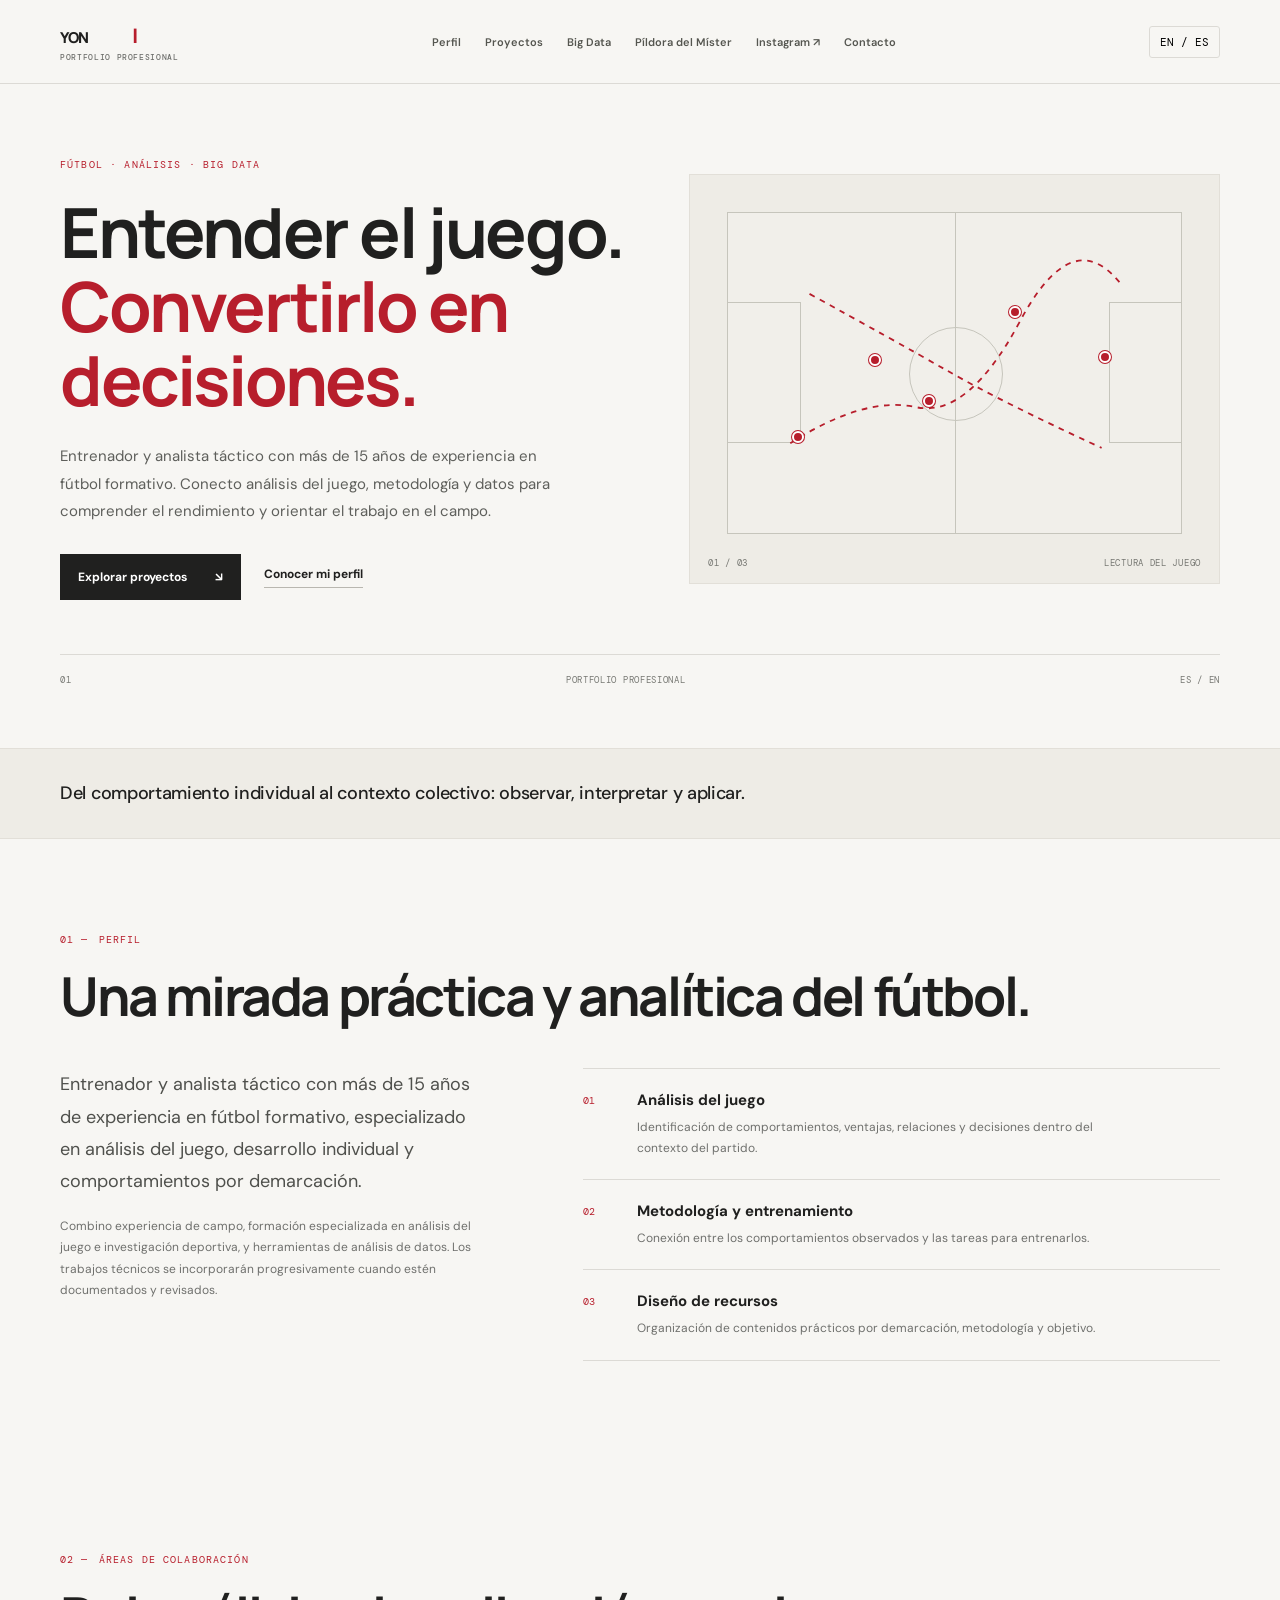
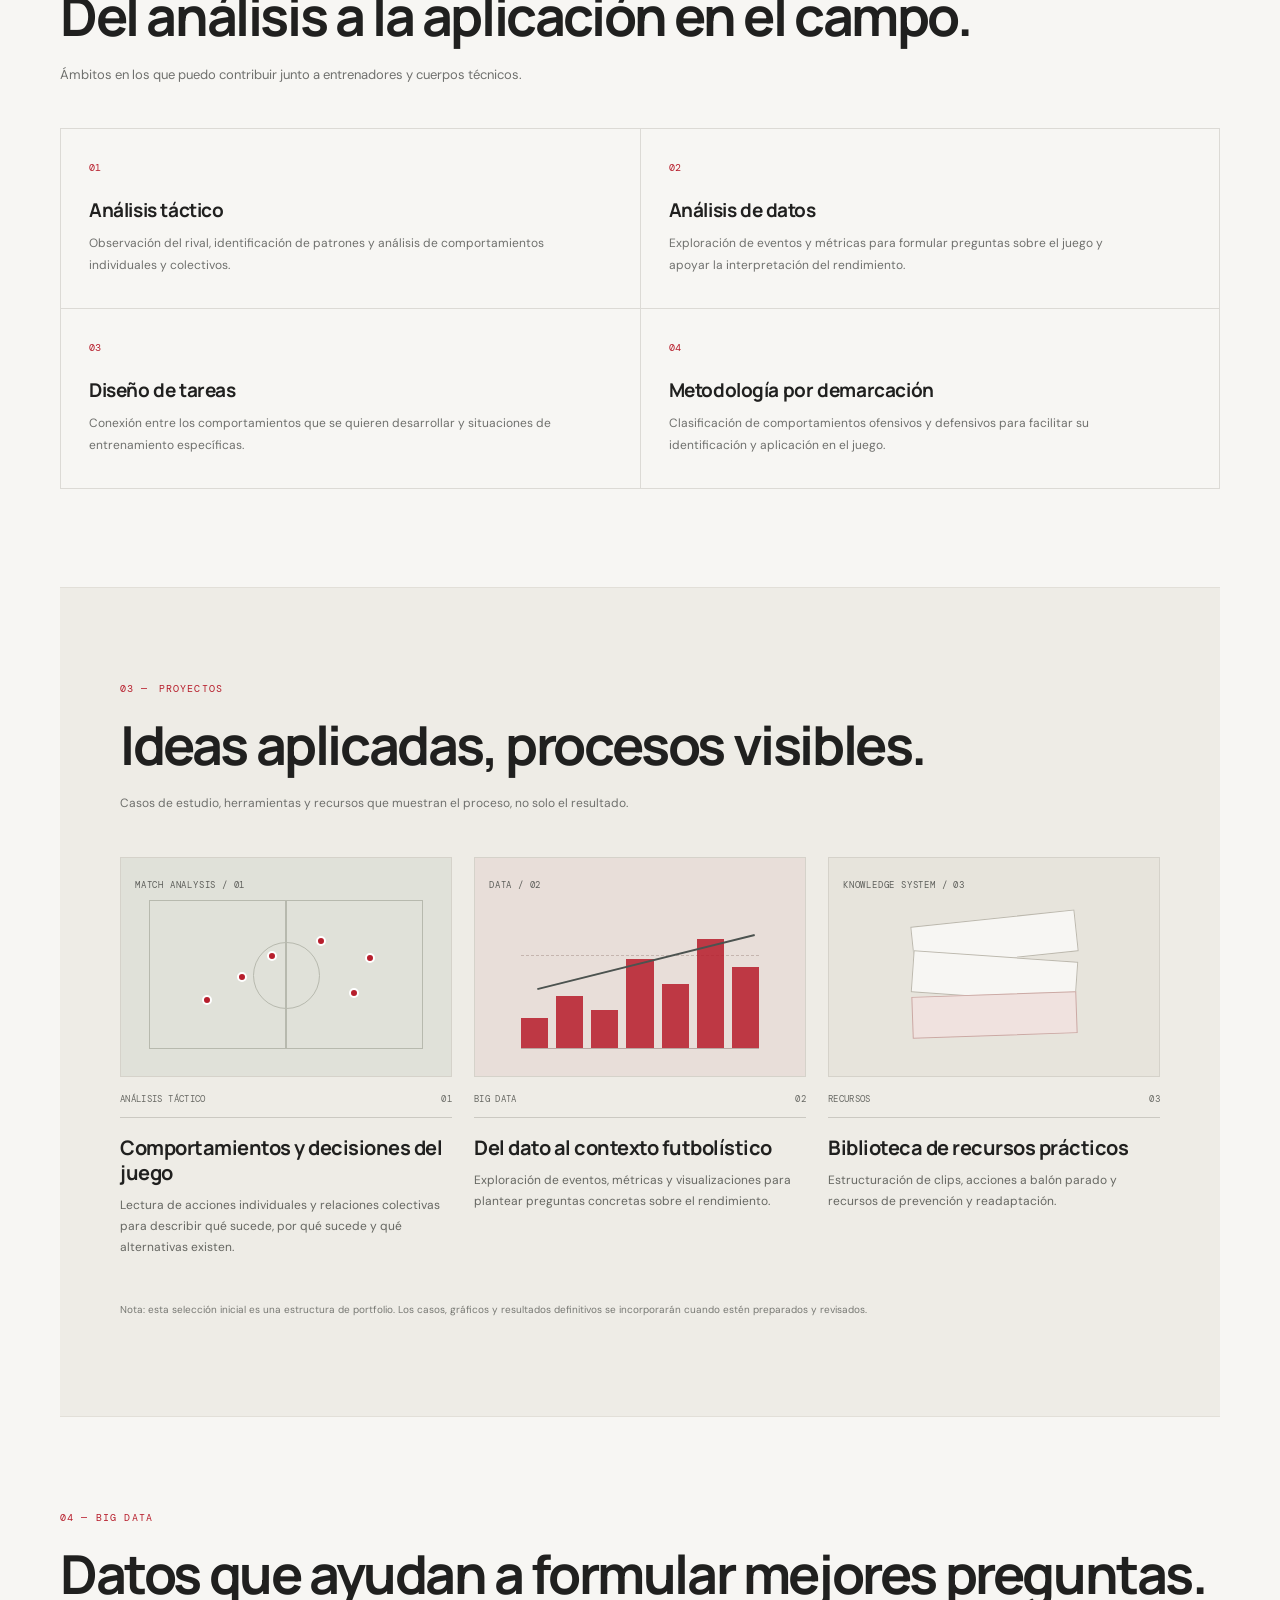
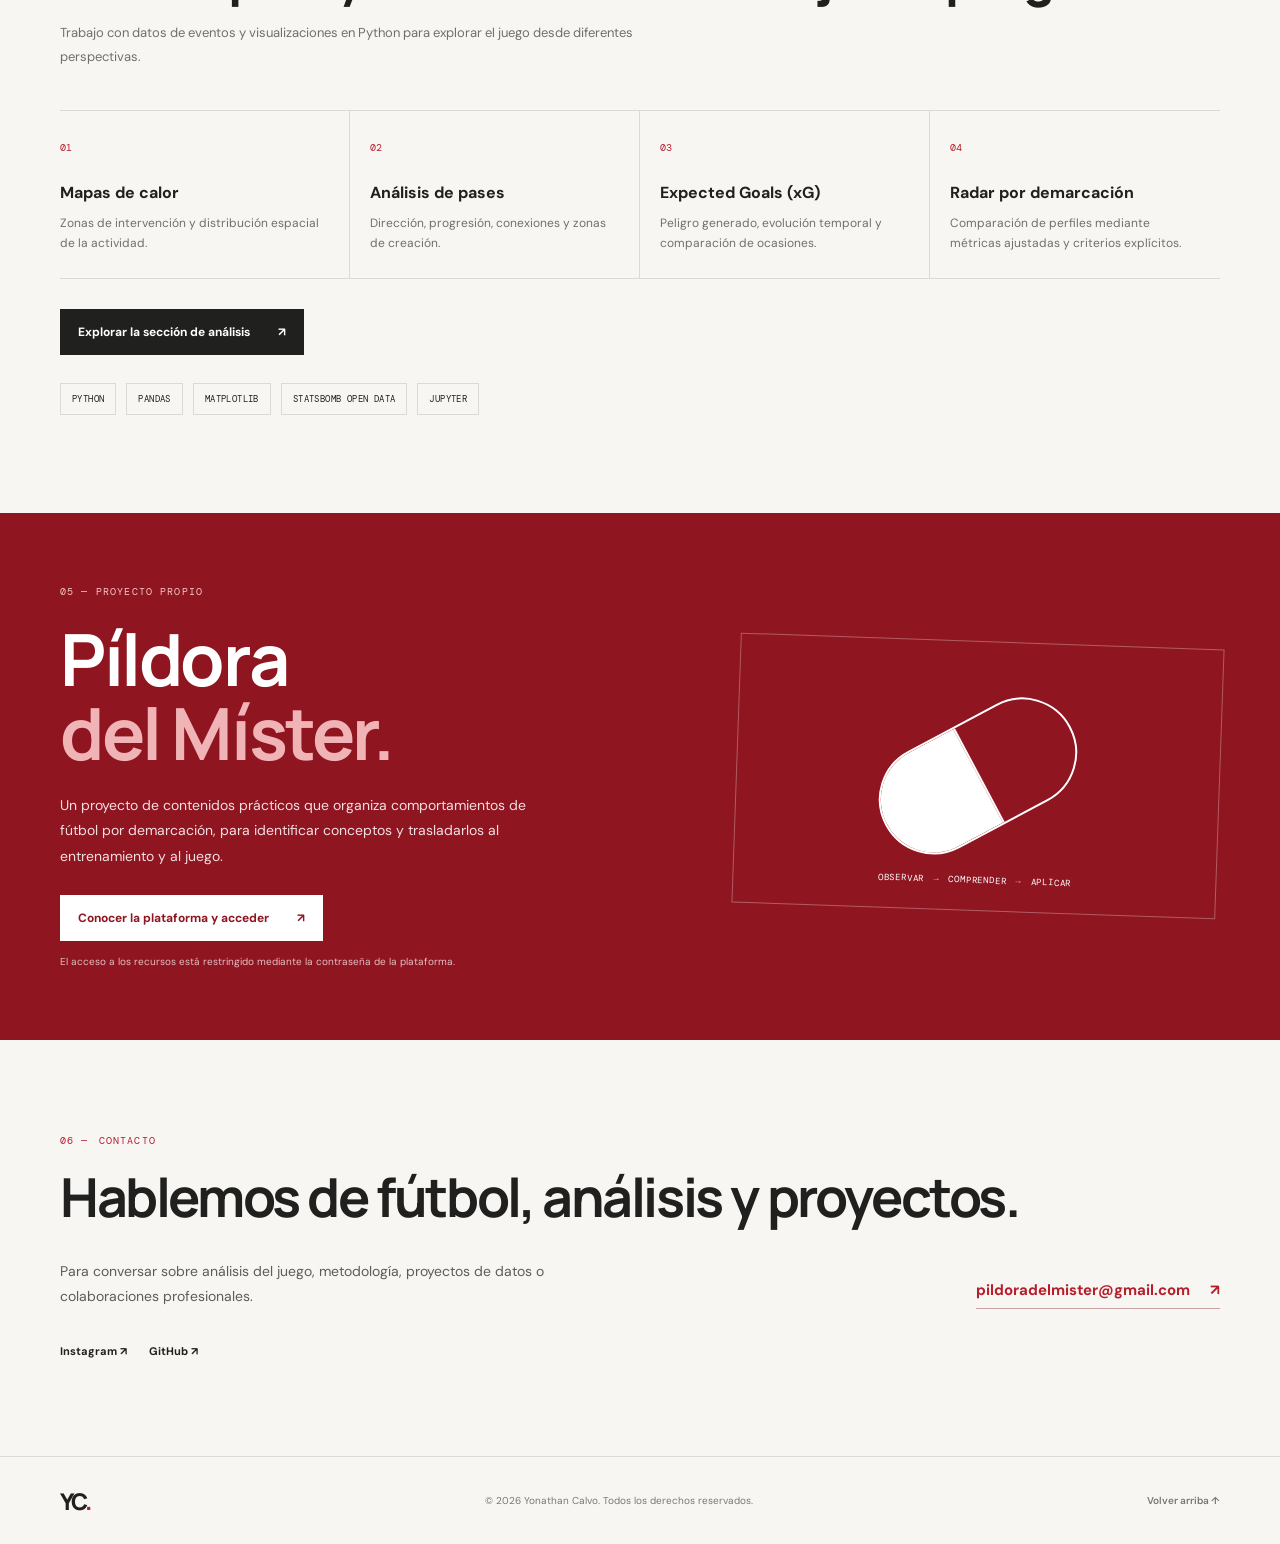
==== index.html @ 10cdd661 "Update header brand to YON | Portfolio profesional" ====
<!DOCTYPE html>
<html lang="es">
<head>
  <meta charset="utf-8">
  <meta name="viewport" content="width=device-width, initial-scale=1">
  <meta name="theme-color" content="#f6f3ee">
  <meta name="description" content="Portfolio profesional de Yonathan Calvo: análisis del juego, metodología de fútbol y Big Data aplicado al rendimiento.">
  <title>Yonathan Calvo — Fútbol, análisis y Big Data</title>
  <link rel="stylesheet" href="assets/styles.css">
</head>
<body>
  <a class="skip-link" href="#contenido">Saltar al contenido</a>
  <header class="site-header">
    <a class="wordmark" href="#inicio" aria-label="Yonathan, portfolio profesional"><span class="brand-name">YON</span><span class="brand-dot">|</span><span class="brand-descriptor">PORTFOLIO PROFESIONAL</span></a>
    <nav class="main-nav" aria-label="Navegación principal">
      <a href="#perfil" data-i18n="navProfile">Perfil</a><a href="#proyectos" data-i18n="navProjects">Proyectos</a><a href="big-data.html" data-i18n="navBigData">Big Data</a><a href="#pildora" data-i18n="navPildora">Píldora del Míster</a><a href="https://www.instagram.com/pildoradelmister/" target="_blank" rel="noopener noreferrer">Instagram ↗</a><a href="#contacto" data-i18n="navContact">Contacto</a>
    </nav>
    <button class="language-toggle" id="language-toggle" type="button" aria-label="Change language">EN / ES</button>
  </header>
  <main id="contenido">
    <section class="hero section-shell" id="inicio">
      <div class="hero-copy"><p class="eyebrow" data-i18n="heroEyebrow">FÚTBOL · ANÁLISIS · BIG DATA</p><h1 data-i18n="heroTitle">Entender el juego.<br><em>Convertirlo en decisiones.</em></h1><p class="hero-lead" data-i18n="heroLead">Entrenador y analista táctico con más de 15 años de experiencia en fútbol formativo. Conecto análisis del juego, metodología y datos para comprender el rendimiento y orientar el trabajo en el campo.</p><div class="hero-actions"><a class="button button-dark" href="#proyectos" data-i18n="seeProjects">Explorar proyectos <span aria-hidden="true">↘</span></a><a class="text-link" href="#perfil" data-i18n="aboutMe">Conocer mi perfil</a></div></div>
      <div class="hero-visual" aria-label="Gráfico conceptual de análisis táctico"><div class="pitch"><div class="pitch-mid"></div><div class="pitch-box pitch-box-left"></div><div class="pitch-box pitch-box-right"></div><div class="pitch-circle"></div><span class="dot dot-a"></span><span class="dot dot-b"></span><span class="dot dot-c"></span><span class="dot dot-d"></span><span class="dot dot-e"></span><svg viewBox="0 0 400 280" aria-hidden="true"><path d="M55 202 Q120 160 166 170 T258 94 T346 60"/><path d="M72 70 Q145 110 194 138 T330 206"/></svg></div><div class="visual-label"><span>01 / 03</span><span data-i18n="visualLabel">LECTURA DEL JUEGO</span></div></div>
      <div class="hero-index"><span>01</span><span>PORTFOLIO PROFESIONAL</span><span>ES / EN</span></div>
    </section>
    <section class="intro-strip"><p data-i18n="introStrip">Del comportamiento individual al contexto colectivo: observar, interpretar y aplicar.</p></section>
    <section class="section-shell section-block" id="perfil"><div class="section-heading"><p class="eyebrow">01 — <span data-i18n="profileLabel">PERFIL</span></p><h2 data-i18n="profileTitle">Una mirada práctica y analítica del fútbol.</h2></div><div class="profile-grid"><div class="profile-summary"><p data-i18n="profileLead">Entrenador y analista táctico con más de 15 años de experiencia en fútbol formativo, especializado en análisis del juego, desarrollo individual y comportamientos por demarcación.</p><p class="muted" data-i18n="profileDetail">Combino experiencia de campo, formación especializada en análisis del juego e investigación deportiva, y herramientas de análisis de datos. Los trabajos técnicos se incorporarán progresivamente cuando estén documentados y revisados.</p></div><div class="profile-details"><div class="detail-row"><span>01</span><div><h3 data-i18n="profileOneTitle">Análisis del juego</h3><p data-i18n="profileOneText">Identificación de comportamientos, ventajas, relaciones y decisiones dentro del contexto del partido.</p></div></div><div class="detail-row"><span>02</span><div><h3 data-i18n="profileTwoTitle">Metodología y entrenamiento</h3><p data-i18n="profileTwoText">Conexión entre los comportamientos observados y las tareas para entrenarlos.</p></div></div><div class="detail-row"><span>03</span><div><h3 data-i18n="profileThreeTitle">Diseño de recursos</h3><p data-i18n="profileThreeText">Organización de contenidos prácticos por demarcación, metodología y objetivo.</p></div></div></div></div></section>
    <section class="section-shell section-block collaboration-section" id="colaboracion"><div class="section-heading"><p class="eyebrow">02 — <span data-i18n="collabLabel">ÁREAS DE COLABORACIÓN</span></p><h2 data-i18n="collabTitle">Del análisis a la aplicación en el campo.</h2><p class="heading-note" data-i18n="collabLead">Ámbitos en los que puedo contribuir junto a entrenadores y cuerpos técnicos.</p></div><div class="collab-grid"><article class="collab-card"><span>01</span><h3 data-i18n="collabOneTitle">Análisis táctico</h3><p data-i18n="collabOneText">Observación del rival, identificación de patrones y análisis de comportamientos individuales y colectivos.</p></article><article class="collab-card"><span>02</span><h3 data-i18n="collabTwoTitle">Análisis de datos</h3><p data-i18n="collabTwoText">Exploración de eventos y métricas para formular preguntas sobre el juego y apoyar la interpretación del rendimiento.</p></article><article class="collab-card"><span>03</span><h3 data-i18n="collabThreeTitle">Diseño de tareas</h3><p data-i18n="collabThreeText">Conexión entre los comportamientos que se quieren desarrollar y situaciones de entrenamiento específicas.</p></article><article class="collab-card"><span>04</span><h3 data-i18n="collabFourTitle">Metodología por demarcación</h3><p data-i18n="collabFourText">Clasificación de comportamientos ofensivos y defensivos para facilitar su identificación y aplicación en el juego.</p></article></div></section>
    <section class="section-shell section-block projects-section" id="proyectos"><div class="section-heading"><p class="eyebrow">03 — <span data-i18n="projectsLabel">PROYECTOS</span></p><h2 data-i18n="projectsTitle">Ideas aplicadas, procesos visibles.</h2><p class="heading-note" data-i18n="projectsNote">Casos de estudio, herramientas y recursos que muestran el proceso, no solo el resultado.</p></div><div class="project-grid"><article class="project-card project-feature"><div class="project-art art-tactics"><span class="art-kicker">MATCH ANALYSIS / 01</span><div class="tactic-lines"><i></i><i></i><i></i><b></b><b></b><b></b></div></div><div class="project-meta"><span data-i18n="tagTactical">ANÁLISIS TÁCTICO</span><span>01</span></div><h3 data-i18n="projectTacticsTitle">Comportamientos y decisiones del juego</h3><p data-i18n="projectTacticsText">Lectura de acciones individuales y relaciones colectivas para describir qué sucede, por qué sucede y qué alternativas existen.</p></article><article class="project-card"><div class="project-art art-data"><span class="art-kicker">DATA / 02</span><div class="chart-bars"><i></i><i></i><i></i><i></i><i></i><i></i><i></i></div><div class="chart-line"></div></div><div class="project-meta"><span>BIG DATA</span><span>02</span></div><h3 data-i18n="projectDataTitle">Del dato al contexto futbolístico</h3><p data-i18n="projectDataText">Exploración de eventos, métricas y visualizaciones para plantear preguntas concretas sobre el rendimiento.</p></article><article class="project-card"><div class="project-art art-library"><span class="art-kicker">KNOWLEDGE SYSTEM / 03</span><div class="library-stack"><i></i><i></i><i></i></div></div><div class="project-meta"><span data-i18n="tagResources">RECURSOS</span><span>03</span></div><h3 data-i18n="projectResourcesTitle">Biblioteca de recursos prácticos</h3><p data-i18n="projectResourcesText">Estructuración de clips, acciones a balón parado y recursos de prevención y readaptación.</p></article></div><p class="editorial-note" data-i18n="portfolioNote">Nota: esta selección inicial es una estructura de portfolio. Los casos, gráficos y resultados definitivos se incorporarán cuando estén preparados y revisados.</p></section>
    <section class="section-shell section-block data-section" id="bigdata"><div class="section-heading"><p class="eyebrow">04 — BIG DATA</p><h2 data-i18n="dataTitle">Datos que ayudan a formular mejores preguntas.</h2><p class="heading-note" data-i18n="dataLead">Trabajo con datos de eventos y visualizaciones en Python para explorar el juego desde diferentes perspectivas.</p></div><div class="data-grid"><div class="data-item"><span class="data-number">01</span><h3 data-i18n="dataOneTitle">Mapas de calor</h3><p data-i18n="dataOneText">Zonas de intervención y distribución espacial de la actividad.</p></div><div class="data-item"><span class="data-number">02</span><h3 data-i18n="dataTwoTitle">Análisis de pases</h3><p data-i18n="dataTwoText">Dirección, progresión, conexiones y zonas de creación.</p></div><div class="data-item"><span class="data-number">03</span><h3 data-i18n="dataThreeTitle">Expected Goals (xG)</h3><p data-i18n="dataThreeText">Peligro generado, evolución temporal y comparación de ocasiones.</p></div><div class="data-item"><span class="data-number">04</span><h3 data-i18n="dataFourTitle">Radar por demarcación</h3><p data-i18n="dataFourText">Comparación de perfiles mediante métricas ajustadas y criterios explícitos.</p></div></div><a class="button button-dark data-explore-link" href="big-data.html"><span data-i18n="exploreData">Explorar la sección de análisis</span><span aria-hidden="true">↗</span></a><div class="tech-row"><span>PYTHON</span><span>PANDAS</span><span>MATPLOTLIB</span><span>STATSBOMB OPEN DATA</span><span>JUPYTER</span></div></section>
    <section class="pildora-section" id="pildora"><div class="section-shell pildora-inner"><div><p class="eyebrow">05 — PROYECTO PROPIO</p><h2>Píldora<br><em>del Míster.</em></h2><p class="pildora-lead" data-i18n="pildoraLead">Un proyecto de contenidos prácticos que organiza comportamientos de fútbol por demarcación, para identificar conceptos y trasladarlos al entrenamiento y al juego.</p><a class="button button-light" href="https://recursos.pildoradelmister.workers.dev/" target="_blank" rel="noopener noreferrer"><span data-i18n="privateAccess">Conocer la plataforma y acceder</span><span aria-hidden="true">↗</span></a><p class="access-note" data-i18n="accessNote">El acceso a los recursos está restringido mediante la contraseña de la plataforma.</p></div><div class="pill-graphic"><div class="pill-capsule"><span></span><span></span></div><div class="pill-caption">OBSERVAR <span>→</span> COMPRENDER <span>→</span> APLICAR</div></div></div></section>
    <section class="section-shell section-block contact-section" id="contacto"><div class="section-heading"><p class="eyebrow">06 — <span data-i18n="contactLabel">CONTACTO</span></p><h2 data-i18n="contactTitle">Hablemos de fútbol, análisis y proyectos.</h2></div><div class="contact-row"><p data-i18n="contactLead">Para conversar sobre análisis del juego, metodología, proyectos de datos o colaboraciones profesionales.</p><a class="contact-email" href="mailto:pildoradelmister@gmail.com">pildoradelmister@gmail.com <span>↗</span></a></div><div class="social-links"><a href="https://www.instagram.com/pildoradelmister/" target="_blank" rel="noopener noreferrer">Instagram ↗</a><a href="https://github.com/pildoradelmister" target="_blank" rel="noopener noreferrer">GitHub ↗</a></div></section>
  </main>
  <footer class="site-footer"><a class="footer-mark" href="#inicio">YC<span>.</span></a><p>© <span id="year"></span> Yonathan Calvo. <span data-i18n="rights">Todos los derechos reservados.</span></p><a href="#inicio" data-i18n="backTop">Volver arriba ↑</a></footer>
  <script src="assets/script.js"></script>
</body>
</html>
---- assets/styles.css ----
@import url('https://fonts.googleapis.com/css2?family=DM+Mono:wght@400;500&family=DM+Sans:wght@400;500;600;700&family=Manrope:wght@400;500;600;700;800&display=swap');
:root{--paper:#f7f6f3;--white:#fff;--ink:#20201f;--muted:#6f706d;--line:#dcdad5;--red:#b71e2c;--red-dark:#8f1521;--soft-red:#f0e2df;--mono:'DM Mono',monospace;--sans:'DM Sans',sans-serif;--display:'Manrope',sans-serif;--wrap:1160px}
*{box-sizing:border-box}html{scroll-behavior:smooth;scroll-padding-top:100px}body{margin:0;background:var(--paper);color:var(--ink);font-family:var(--sans);-webkit-font-smoothing:antialiased}a{color:inherit;text-decoration:none}.skip-link{position:absolute;left:-999px;top:0}.skip-link:focus{left:10px;top:10px;background:#fff;padding:12px;z-index:99}.section-shell{width:min(var(--wrap),calc(100% - 64px));margin-inline:auto}.site-header{min-height:84px;padding:16px max(32px,calc((100vw - var(--wrap))/2));display:flex;align-items:center;justify-content:space-between;gap:24px;border-bottom:1px solid var(--line);background:rgba(247,246,243,.95);position:sticky;top:0;z-index:20;backdrop-filter:blur(12px)}.wordmark,.footer-mark{font-family:var(--display);font-weight:800;font-size:29px;letter-spacing:-2px}.wordmark span,.footer-mark span{color:var(--red)}.main-nav{display:flex;align-items:center;gap:24px}.main-nav a{font-size:11px;font-weight:600;color:#555650;transition:color .2s}.main-nav a:hover,.text-link:hover{color:var(--red)}.language-toggle{border:1px solid var(--line);background:transparent;border-radius:3px;padding:8px 10px;font-family:var(--mono);font-size:11px;cursor:pointer}.hero{display:grid;grid-template-columns:1.04fr .96fr;gap:54px;padding-top:74px;padding-bottom:62px;align-items:center}.eyebrow{font-family:var(--mono);font-size:10px;letter-spacing:1.15px;color:var(--red);display:flex;align-items:center;gap:10px;margin:0 0 24px}h1,h2,h3,p{margin-top:0}h1,h2{font-family:var(--display);letter-spacing:-2.4px;font-weight:700}h1{font-size:clamp(43px,5.4vw,72px);line-height:1.07;margin-bottom:26px}h1 em,h2 em{font-style:normal;color:var(--red)}.hero-lead{font-size:15px;line-height:1.85;color:#5e5f5b;max-width:510px;margin-bottom:28px}.hero-actions{display:flex;align-items:center;gap:23px;flex-wrap:wrap}.button{display:inline-flex;align-items:center;gap:28px;padding:15px 18px;font-size:12px;font-weight:700;transition:transform .2s,background .2s}.button:hover{transform:translateY(-2px)}.button-dark{background:var(--ink);color:#fff}.button-dark:hover{background:var(--red-dark)}.text-link{font-size:12px;font-weight:700;border-bottom:1px solid #b9b7b0;padding-bottom:5px}.hero-visual{min-height:410px;position:relative;background:#eeece6;overflow:hidden;border:1px solid #e2dfd8}.pitch{position:absolute;left:7%;right:7%;top:9%;bottom:12%;border:1px solid #c6c5bc;background:rgba(255,255,255,.15);overflow:hidden}.pitch:before{content:"";position:absolute;top:0;bottom:0;left:50%;border-left:1px solid #c6c5bc}.pitch:after{content:"";position:absolute;width:92px;height:92px;left:calc(50% - 46px);top:calc(50% - 46px);border:1px solid #c6c5bc;border-radius:50%}.pitch-box{position:absolute;top:28%;height:44%;width:16%;border:1px solid #c6c5bc}.pitch-box-left{left:0;border-left:0}.pitch-box-right{right:0;border-right:0}.dot{position:absolute;width:12px;height:12px;background:var(--red);border:2px solid #fff;border-radius:50%;box-shadow:0 0 0 1px var(--red);z-index:2}.dot-a{left:14%;top:68%}.dot-b{left:31%;top:44%}.dot-c{left:43%;top:57%}.dot-d{left:62%;top:29%}.dot-e{left:82%;top:43%}.hero-visual svg{position:absolute;inset:0;width:100%;height:100%;fill:none;stroke:var(--red);stroke-width:1.6;stroke-dasharray:5 5}.visual-label{position:absolute;left:18px;right:18px;bottom:14px;display:flex;justify-content:space-between;font:9px var(--mono);letter-spacing:.7px;color:#777873}.hero-index{grid-column:1/-1;display:flex;justify-content:space-between;padding-top:19px;border-top:1px solid var(--line);font:9px var(--mono);color:#777873;letter-spacing:.7px}.intro-strip{background:#eeece6;border-block:1px solid #e2dfd8;padding:30px max(32px,calc((100vw - var(--wrap))/2))}.intro-strip p{font-size:18px;line-height:1.6;margin:0;font-weight:500;letter-spacing:-.3px}.section-block{padding-top:94px;padding-bottom:98px}.section-heading{margin-bottom:42px}.section-heading h2,.contact-section h2{font-size:clamp(34px,4.2vw,54px);line-height:1.12;margin:0}.section-heading .eyebrow{margin-bottom:20px}.profile-grid{display:grid;grid-template-columns:.82fr 1.18fr;gap:80px}.profile-summary>p:first-child{font-size:18px;line-height:1.8;color:#4f504c;max-width:430px}.muted{font-size:12px;line-height:1.8;color:var(--muted)}.profile-details{border-top:1px solid var(--line)}.detail-row{display:grid;grid-template-columns:40px 1fr;gap:14px;padding:21px 0;border-bottom:1px solid var(--line)}.detail-row>span{font:10px var(--mono);color:var(--red);padding-top:4px}.detail-row h3{font-size:15px;margin-bottom:7px}.detail-row p{font-size:12px;line-height:1.7;color:var(--muted);margin:0;max-width:480px}.projects-section{background:#eeece6;border-block:1px solid #e2dfd8;max-width:none;padding-left:max(32px,calc((100vw - var(--wrap))/2));padding-right:max(32px,calc((100vw - var(--wrap))/2))}.projects-section .section-heading{max-width:var(--wrap);margin-inline:auto;margin-bottom:42px}.projects-section .heading-note{max-width:550px;font-size:12px;line-height:1.8;color:var(--muted);margin:18px 0 0}.project-grid{max-width:var(--wrap);margin:0 auto;display:grid;grid-template-columns:repeat(3,1fr);gap:22px}.project-card{min-width:0}.project-art{height:220px;position:relative;overflow:hidden;padding:14px;border:1px solid #d5d2ca}.art-kicker{font:9px var(--mono);letter-spacing:.8px;color:#5e5f5b;position:relative;z-index:2}.art-tactics{background:#e0e1d9}.tactic-lines{position:absolute;inset:42px 28px 27px;border:1px solid #b7b9ae;background:linear-gradient(90deg,transparent 49.7%,#b7b9ae 49.7%,#b7b9ae 50.3%,transparent 50.3%)}.tactic-lines:before{content:"";position:absolute;width:65px;height:65px;left:calc(50% - 33px);top:calc(50% - 33px);border:1px solid #b7b9ae;border-radius:50%}.tactic-lines i,.tactic-lines b{position:absolute;width:10px;height:10px;background:var(--red);border:2px solid #fff;border-radius:50%}.tactic-lines i:nth-child(1){left:19%;top:64%}.tactic-lines i:nth-child(2){left:43%;top:34%}.tactic-lines i:nth-child(3){left:73%;top:59%}.tactic-lines b:nth-child(4){left:32%;top:48%}.tactic-lines b:nth-child(5){left:61%;top:24%}.tactic-lines b:nth-child(6){left:79%;top:35%}.art-data{background:#e8ded9}.chart-bars{position:absolute;left:14%;right:14%;bottom:27px;height:125px;display:flex;align-items:end;gap:8px;border-bottom:1px solid #b9a7a2}.chart-bars:before{content:"";position:absolute;left:0;right:0;top:25%;border-top:1px dashed #c5b5af}.chart-bars i{display:block;flex:1;background:var(--red);opacity:.86}.chart-bars i:nth-child(1){height:24%}.chart-bars i:nth-child(2){height:42%}.chart-bars i:nth-child(3){height:31%}.chart-bars i:nth-child(4){height:72%}.chart-bars i:nth-child(5){height:52%}.chart-bars i:nth-child(6){height:88%}.chart-bars i:nth-child(7){height:65%}.chart-line{position:absolute;left:18%;right:14%;top:47%;height:2px;background:#4c5350;transform:rotate(-14deg)}.art-library{background:#e7e4dc}.library-stack{position:absolute;left:25%;right:25%;top:40px;bottom:32px}.library-stack i{position:absolute;left:0;right:0;height:42px;border:1px solid #bdb9ae;background:#f7f6f3}.library-stack i:nth-child(1){top:20px;transform:rotate(-6deg)}.library-stack i:nth-child(2){top:58px;transform:rotate(4deg)}.library-stack i:nth-child(3){top:96px;transform:rotate(-2deg);background:#f0e2df;border-color:#cba9a4}.project-meta{display:flex;justify-content:space-between;gap:8px;border-bottom:1px solid #cbc9c2;padding:16px 0 12px;font:9px var(--mono);letter-spacing:.35px;color:#686964}.project-card h3{font:700 20px/1.25 var(--display);letter-spacing:-.5px;margin:17px 0 10px}.project-card p{font-size:12px;line-height:1.75;color:#666762;margin-bottom:16px}.editorial-note{max-width:var(--wrap);margin:28px auto 0;font-size:10px;line-height:1.6;color:#777873}.data-section .heading-note{max-width:650px;font-size:13px;line-height:1.8;color:var(--muted);margin-top:17px}.data-grid{display:grid;grid-template-columns:repeat(4,1fr);gap:0;border-top:1px solid var(--line);border-bottom:1px solid var(--line)}.data-item{padding:24px 20px 24px 0;border-right:1px solid var(--line)}.data-item:not(:first-child){padding-left:20px}.data-item:last-child{border-right:0}.data-number{font:10px var(--mono);color:var(--red)}.data-item h3{font-size:16px;margin:26px 0 10px}.data-item p{font-size:12px;line-height:1.7;color:var(--muted);margin:0}.tech-row{display:flex;flex-wrap:wrap;gap:10px;margin-top:28px}.tech-row span{padding:9px 11px;border:1px solid var(--line);font:9px var(--mono);letter-spacing:.4px}.pildora-section{background:var(--red-dark);color:#fff;overflow:hidden}.pildora-inner{min-height:430px;display:grid;grid-template-columns:1fr .8fr;gap:70px;align-items:center;padding-top:72px;padding-bottom:72px}.pildora-section .eyebrow{color:#f4c6c7}.pildora-section h2{font-size:clamp(46px,6vw,72px);line-height:1.03;margin-bottom:23px}.pildora-section h2 em{color:#f0b4b7}.pildora-lead{font-size:14px;line-height:1.8;color:#f3dfe0;max-width:500px;margin-bottom:26px}.button-light{background:#fff;color:var(--red-dark)}.button-light:hover{background:#f0e2df}.access-note{font-size:10px;color:#e5bfc1;margin:14px 0 0}.pill-graphic{height:270px;border:1px solid rgba(255,255,255,.3);display:flex;flex-direction:column;align-items:center;justify-content:center;position:relative;transform:rotate(2deg)}.pill-capsule{height:110px;width:210px;border:2px solid #fff;border-radius:80px;overflow:hidden;display:flex;transform:rotate(-30deg)}.pill-capsule span{width:50%;height:100%;background:#fff}.pill-capsule span+span{background:transparent;border-left:2px solid #fff}.pill-caption{position:absolute;bottom:24px;font:9px var(--mono);letter-spacing:.8px;display:flex;gap:9px;align-items:center}.pill-caption span{color:#f0b4b7}.contact-section .section-heading{margin-bottom:32px}.contact-row{display:grid;grid-template-columns:1fr auto;gap:40px;align-items:end}.contact-row p{font-size:14px;line-height:1.8;color:#5c5d58;max-width:520px;margin:0}.contact-email{display:inline-flex;align-items:center;gap:20px;color:var(--red);font-weight:700;font-size:15px;border-bottom:1px solid #c9a3a3;padding-bottom:8px}.social-links{display:flex;gap:22px;margin-top:35px;font-size:11px;font-weight:700}.social-links a:hover{color:var(--red)}.site-footer{border-top:1px solid var(--line);min-height:88px;padding:20px max(32px,calc((100vw - var(--wrap))/2));display:flex;align-items:center;justify-content:space-between;gap:18px}.footer-mark{font-size:23px}.site-footer p,.site-footer>a:last-child{font-size:10px;color:#777873;margin:0}.site-footer>a:last-child{font-weight:600}
@media(max-width:980px){.site-header{padding-inline:24px}.main-nav{gap:13px}.main-nav a{font-size:10px}.hero{gap:30px}.hero-visual{min-height:390px}.profile-grid{gap:45px}.pildora-inner{gap:40px}.data-grid{grid-template-columns:repeat(2,1fr)}.data-item:nth-child(2){border-right:0}.data-item:nth-child(n+3){border-top:1px solid var(--line)}.data-item:nth-child(3){padding-left:0}}
@media(max-width:760px){.section-shell{width:calc(100% - 40px)}.site-header{height:auto;padding:14px 20px;flex-wrap:wrap;gap:12px}.main-nav{order:3;width:100%;overflow-x:auto;justify-content:flex-start;padding:7px 0 2px;gap:20px}.main-nav a{white-space:nowrap;font-size:11px}.language-toggle{margin-left:auto}.hero{grid-template-columns:1fr;padding-top:48px;padding-bottom:45px;gap:30px}.hero h1{font-size:clamp(42px,10vw,62px)}.hero-visual{min-height:330px}.hero-index{font-size:8px}.intro-strip{padding:24px 20px}.intro-strip p{font-size:16px}.section-block{padding-block:64px}.profile-grid,.pildora-inner,.contact-row{grid-template-columns:1fr;gap:28px}.profile-summary>p:first-child{font-size:16px}.projects-section{padding-left:20px;padding-right:20px}.project-grid{grid-template-columns:1fr;gap:35px}.project-art{height:230px}.project-card h3{font-size:21px}.data-grid{grid-template-columns:1fr}.data-item,.data-item:not(:first-child),.data-item:nth-child(3){padding:20px 0;border-right:0;border-top:1px solid var(--line)}.data-item:first-child{border-top:0}.data-item h3{margin-top:14px}.pildora-inner{padding-block:55px}.pill-graphic{height:220px}.contact-row{align-items:start}.contact-email{font-size:13px}.site-footer{padding:22px 20px;flex-wrap:wrap}.site-footer p{order:3;width:100%}}

/* MÓVIL: reducir el dibujo de la píldora sin alterar escritorio */
@media (max-width: 760px) {
    .pill-capsule {
        width: 155px;
        height: 82px;
    }

    .pill-caption {
        width: 100%;
        justify-content: center;
        gap: 5px;
        bottom: 18px;
        font-size: 8px;
        letter-spacing: 0.3px;
        white-space: nowrap;
    }
}

/* NUEVA ARQUITECTURA: áreas de colaboración y subpágina Big Data */
.collaboration-section .heading-note{max-width:620px;font-size:13px;line-height:1.8;color:var(--muted);margin-top:17px}
.collab-grid{display:grid;grid-template-columns:repeat(2,minmax(0,1fr));border-top:1px solid var(--line);border-left:1px solid var(--line)}
.collab-card{padding:26px 28px 28px;border-right:1px solid var(--line);border-bottom:1px solid var(--line);min-height:180px}
.collab-card>span{font:10px var(--mono);color:var(--red)}
.collab-card h3{font:700 19px/1.3 var(--display);letter-spacing:-.4px;margin:22px 0 10px}
.collab-card p{font-size:12px;line-height:1.8;color:var(--muted);margin:0;max-width:470px}
.data-explore-link{margin-top:30px}
.detail-hero{padding-top:90px;padding-bottom:70px;max-width:var(--wrap)}
.detail-hero h1{max-width:850px}
.detail-hero .hero-lead{max-width:720px;margin-bottom:28px}
.detail-list-section{padding-top:64px;padding-bottom:90px;border-top:1px solid var(--line)}
.detail-page-intro{max-width:700px;margin-bottom:45px}
.detail-page-intro h2,.data-contact-band h2{font:700 clamp(30px,4vw,46px)/1.15 var(--display);letter-spacing:-1.5px;margin-bottom:18px}
.detail-page-intro>p:last-child,.data-contact-band>div>p:not(.eyebrow){font-size:13px;line-height:1.85;color:var(--muted);max-width:650px}
.analysis-cases{border-top:1px solid var(--line)}
.analysis-case{display:grid;grid-template-columns:70px 1fr;gap:25px;padding:30px 0;border-bottom:1px solid var(--line)}
.case-index{font:12px var(--mono);color:var(--red);padding-top:3px}
.case-type{font:9px var(--mono);letter-spacing:1px;color:var(--muted);margin-bottom:12px}
.case-body h2{font:700 24px/1.25 var(--display);letter-spacing:-.6px;margin-bottom:10px}
.case-body>p:not(.case-type){font-size:13px;line-height:1.8;color:var(--muted);max-width:700px;margin-bottom:20px}
.case-question{display:flex;flex-direction:column;gap:6px;background:#eeece6;padding:14px 16px;max-width:700px;font-size:12px;line-height:1.7}
.case-question strong{font:10px var(--mono);letter-spacing:.4px;text-transform:uppercase;color:var(--red)}
.case-status{display:inline-block;margin-top:16px;font:10px var(--mono);color:#666762;border:1px solid var(--line);padding:7px 9px}
.data-contact-band{background:var(--red-dark);color:#fff;padding:65px 0}
.data-contact-band .eyebrow{color:#f4c6c7}
.data-contact-band h2{max-width:750px}
.data-contact-band>div>p:not(.eyebrow){color:#f3dfe0;margin-bottom:25px}
@media(max-width:760px){
 .collab-grid{grid-template-columns:1fr}
 .collab-card{min-height:0;padding:22px}
 .collab-card h3{margin-top:15px}
 .detail-hero{padding-top:58px;padding-bottom:50px}
 .detail-list-section{padding-top:48px;padding-bottom:60px}
 .analysis-case{grid-template-columns:32px 1fr;gap:14px;padding:24px 0}
 .case-body h2{font-size:21px}
 .data-contact-band{padding:48px 0}
}

/* Identidad profesional en la cabecera */
.wordmark{display:grid;grid-template-columns:auto auto;align-items:baseline;justify-content:start;column-gap:2px;row-gap:3px;white-space:nowrap;letter-spacing:0}
.wordmark .brand-name{font-family:var(--display);font-size:15px;font-weight:800;letter-spacing:-.35px;color:var(--ink)}
.wordmark .brand-dot{font-family:var(--display);font-size:20px;font-weight:800;color:var(--red)}
.wordmark .brand-descriptor{grid-column:1 / -1;font-family:var(--mono);font-size:8px;letter-spacing:.65px;font-weight:500;color:var(--muted)}
@media(max-width:760px){
 .wordmark .brand-name{font-size:12px;letter-spacing:-.2px}
 .wordmark .brand-descriptor{font-size:7px;letter-spacing:.3px}
}
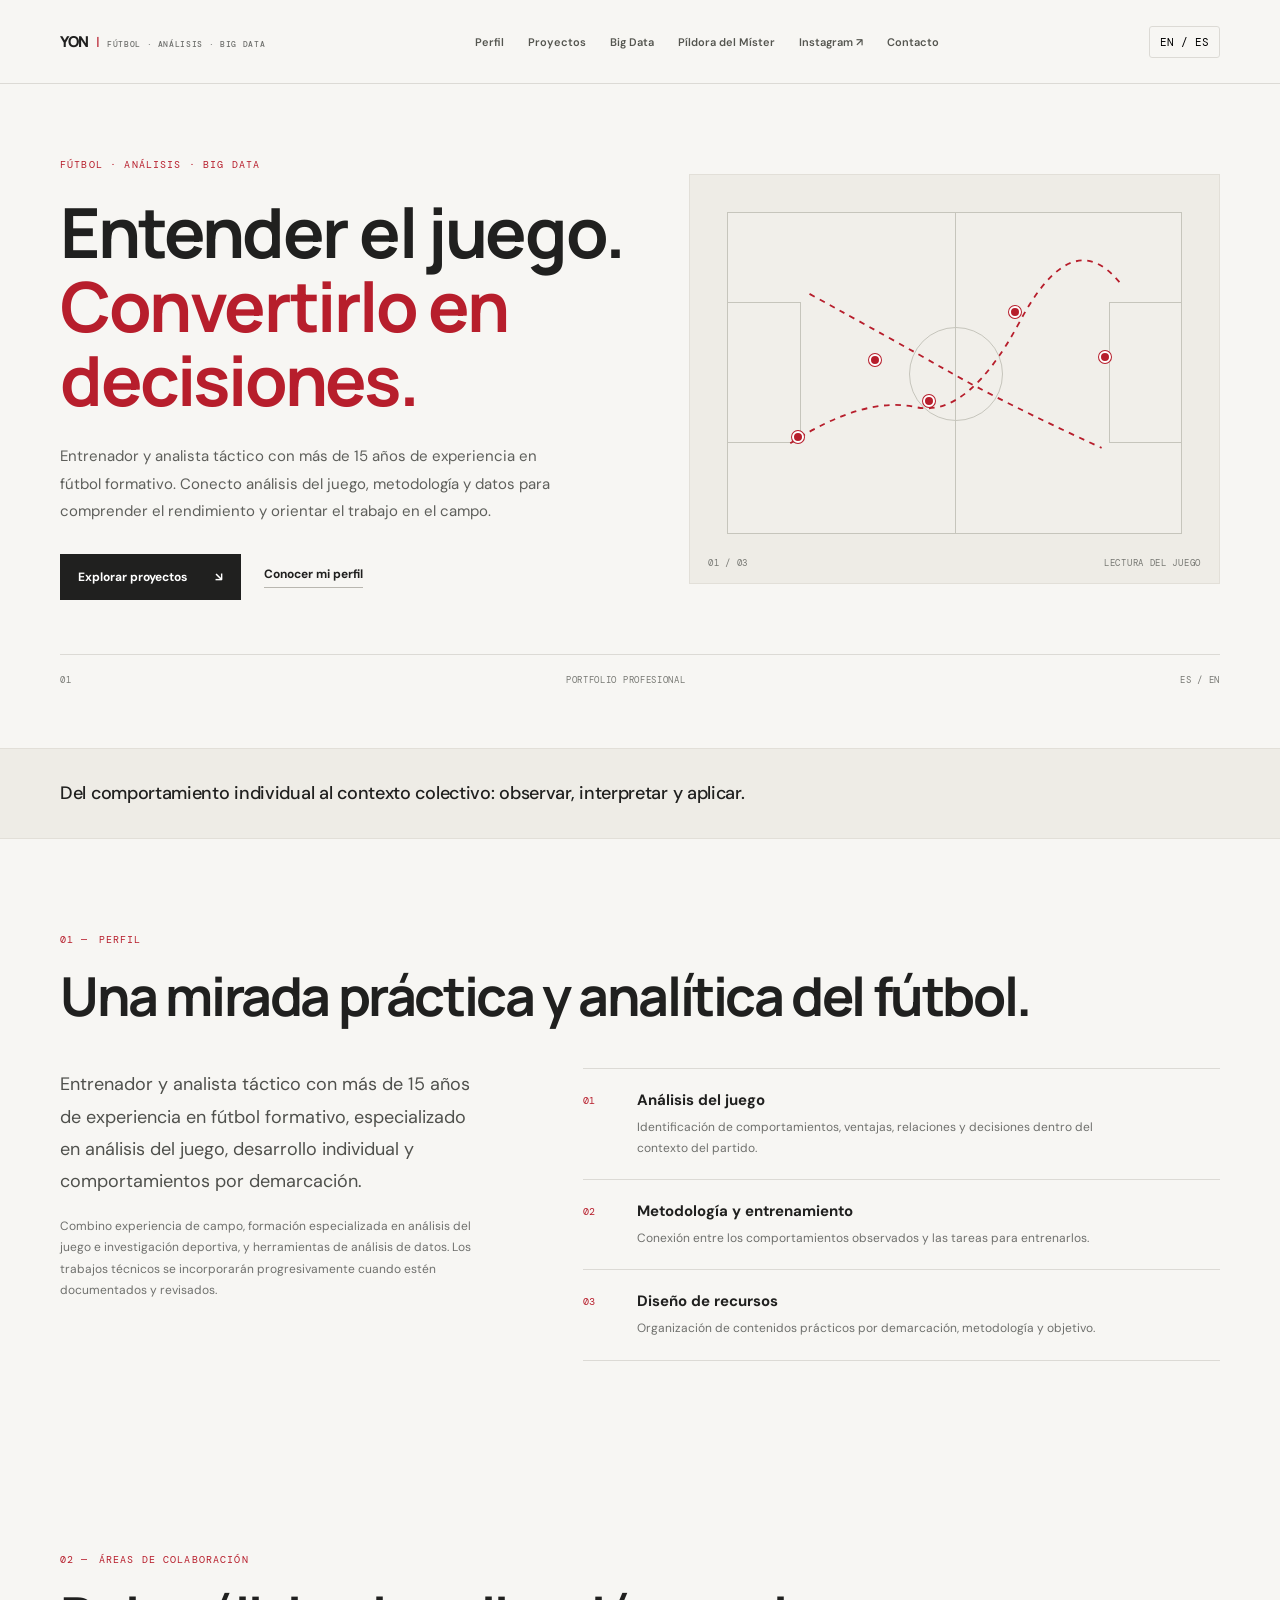
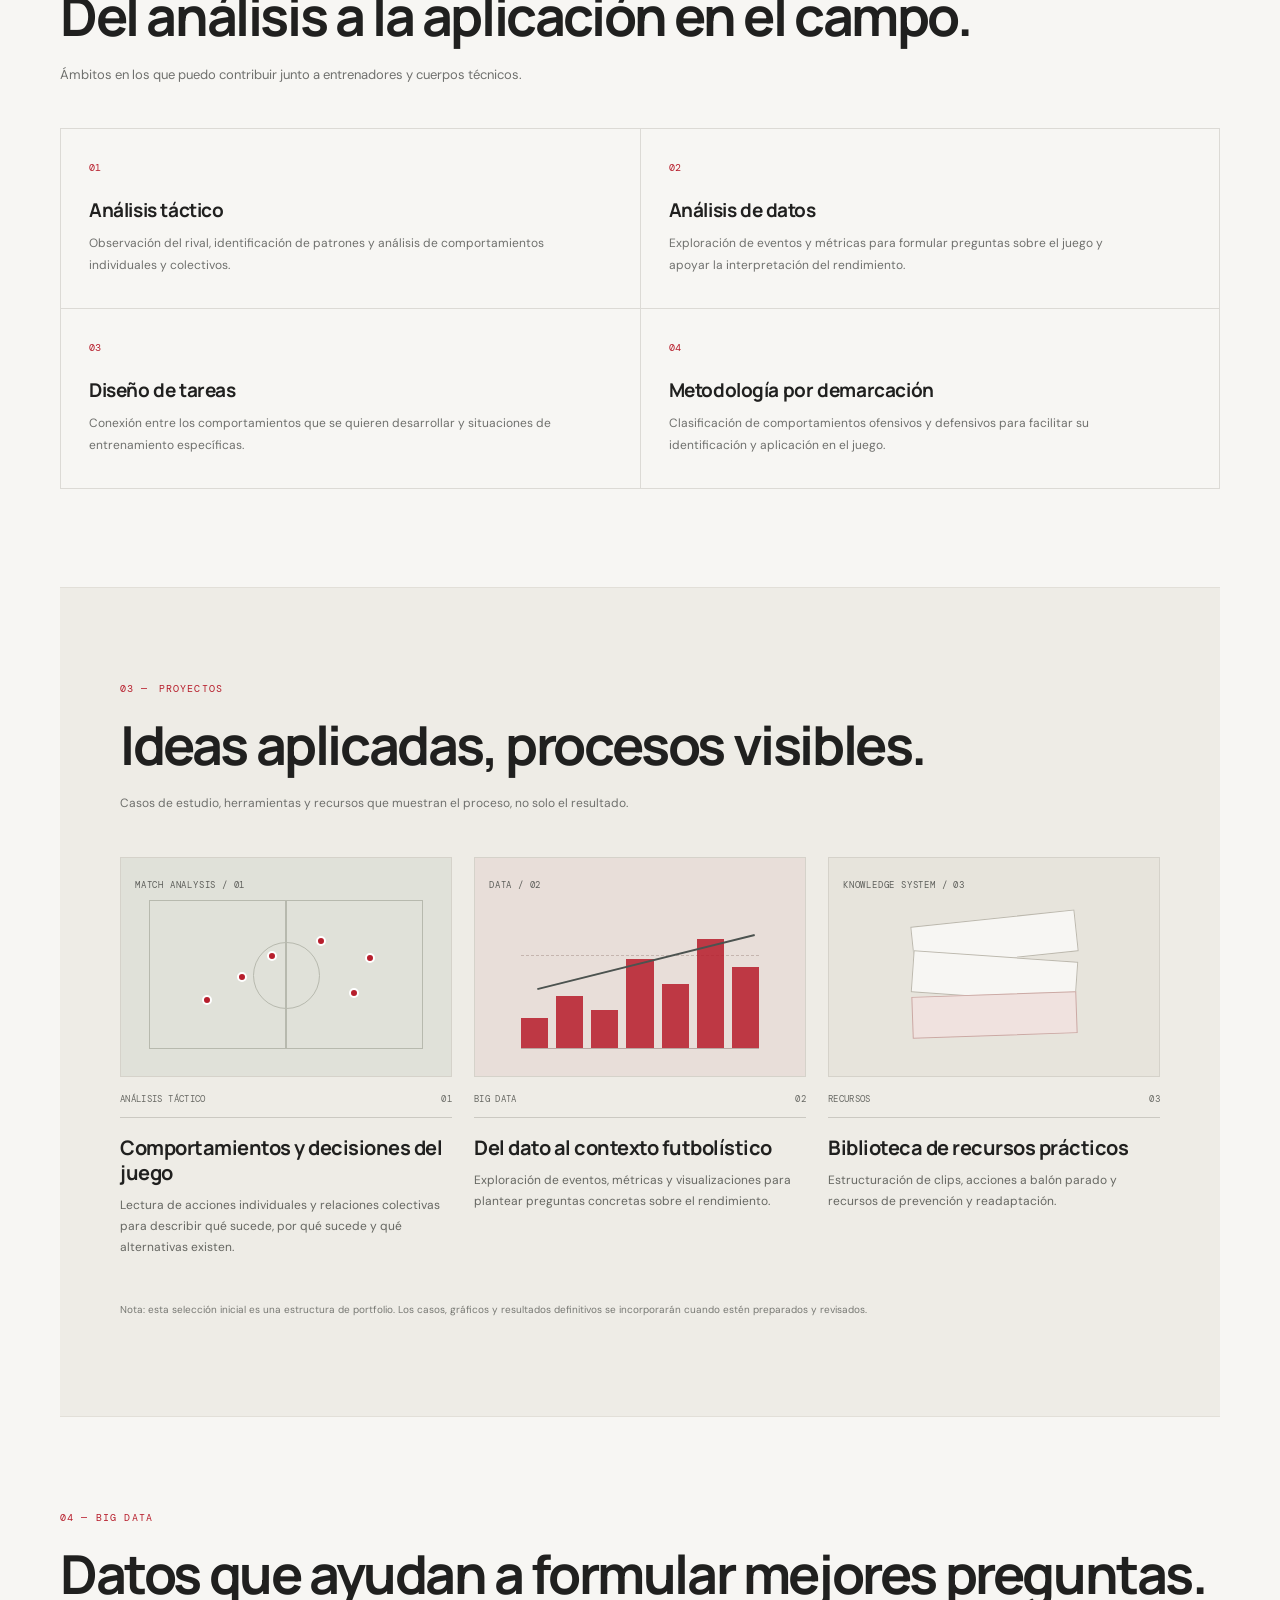
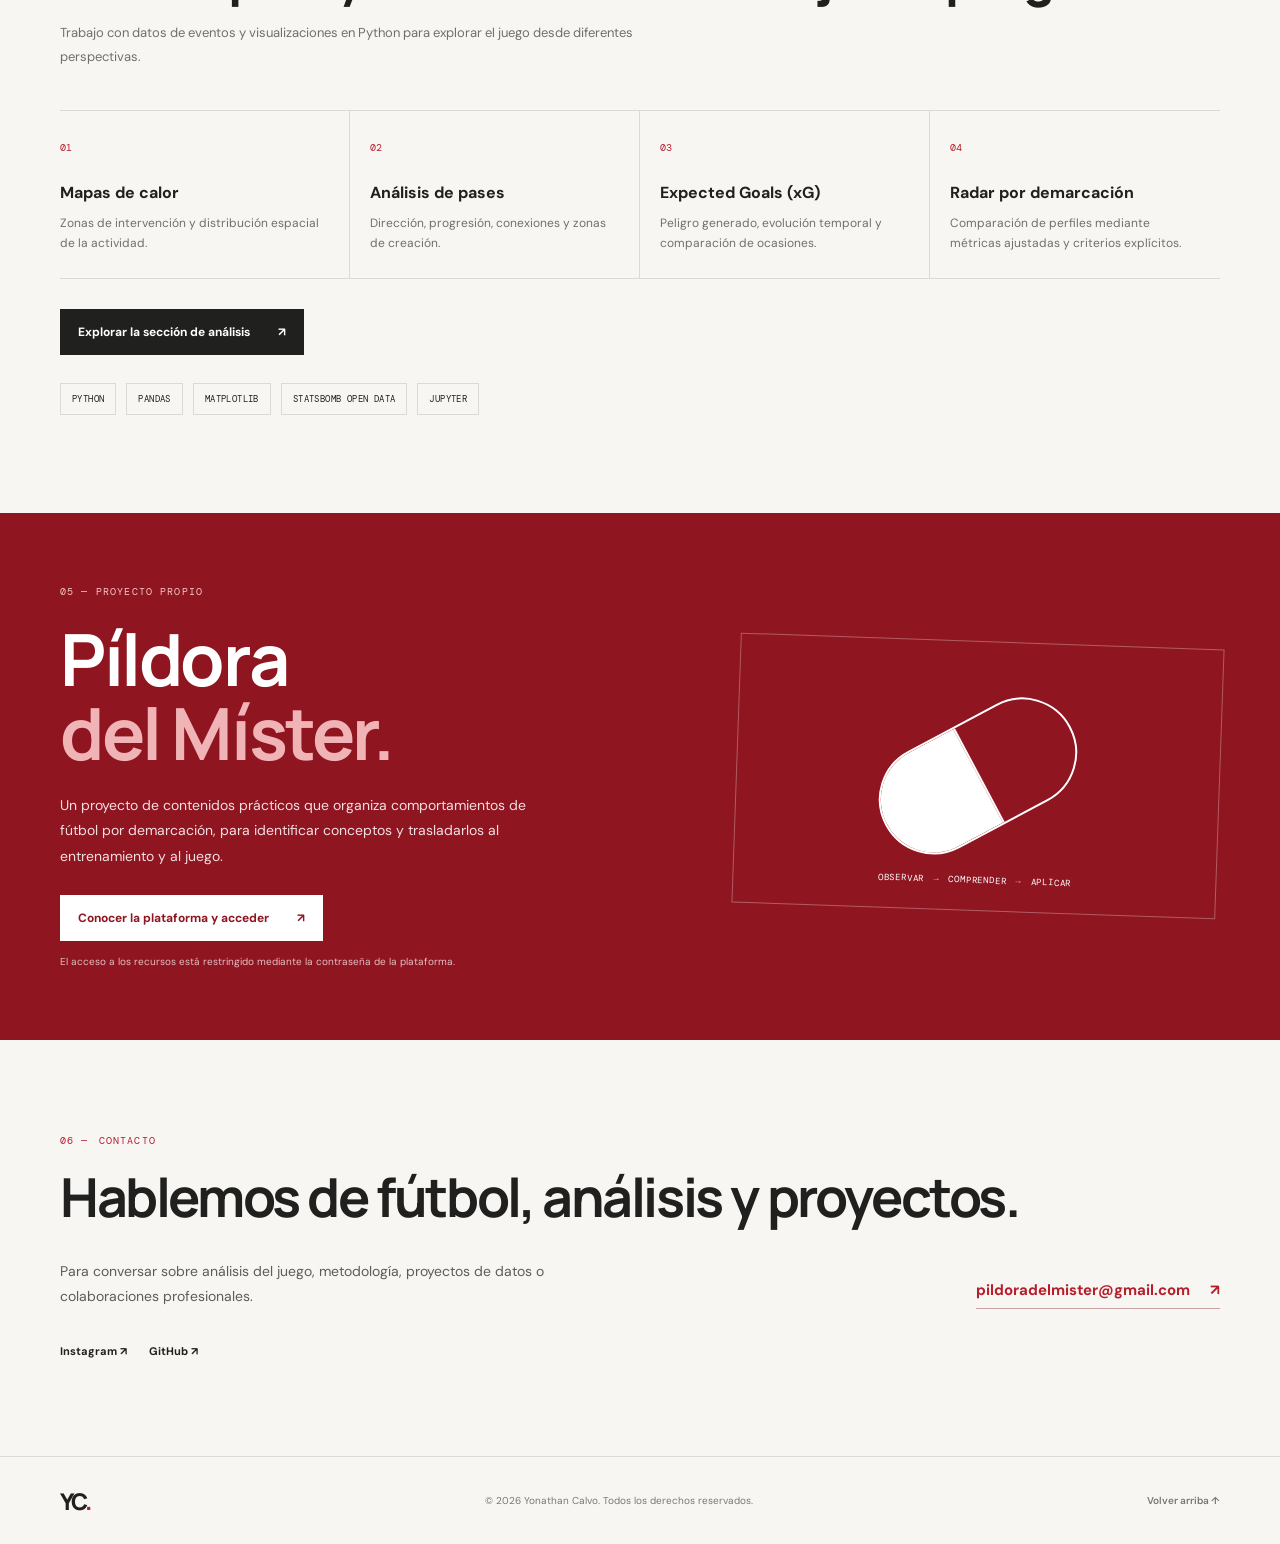
==== commit 088daf82: "Set header descriptor to Football Analysis Big Data" ====
--- a/index.html
+++ b/index.html
@@ -11,7 +11,7 @@
 <body>
   <a class="skip-link" href="#contenido">Saltar al contenido</a>
   <header class="site-header">
-    <a class="wordmark" href="#inicio" aria-label="Yonathan, portfolio profesional"><span class="brand-name">YON</span><span class="brand-dot">|</span><span class="brand-descriptor">PORTFOLIO PROFESIONAL</span></a>
+    <a class="wordmark" href="#inicio" aria-label="Yon, fútbol, análisis y Big Data"><span class="brand-name">YON</span><span class="brand-dot">|</span><span class="brand-descriptor">FÚTBOL · ANÁLISIS · BIG DATA</span></a>
     <nav class="main-nav" aria-label="Navegación principal">
       <a href="#perfil" data-i18n="navProfile">Perfil</a><a href="#proyectos" data-i18n="navProjects">Proyectos</a><a href="big-data.html" data-i18n="navBigData">Big Data</a><a href="#pildora" data-i18n="navPildora">Píldora del Míster</a><a href="https://www.instagram.com/pildoradelmister/" target="_blank" rel="noopener noreferrer">Instagram ↗</a><a href="#contacto" data-i18n="navContact">Contacto</a>
     </nav>
--- a/assets/styles.css
+++ b/assets/styles.css
@@ -62,11 +62,13 @@
 }
 
 /* Identidad profesional en la cabecera */
-.wordmark{display:grid;grid-template-columns:auto auto;align-items:baseline;justify-content:start;column-gap:2px;row-gap:3px;white-space:nowrap;letter-spacing:0}
+.wordmark{display:flex;align-items:baseline;justify-content:flex-start;gap:7px;white-space:nowrap;letter-spacing:0}
 .wordmark .brand-name{font-family:var(--display);font-size:15px;font-weight:800;letter-spacing:-.35px;color:var(--ink)}
-.wordmark .brand-dot{font-family:var(--display);font-size:20px;font-weight:800;color:var(--red)}
-.wordmark .brand-descriptor{grid-column:1 / -1;font-family:var(--mono);font-size:8px;letter-spacing:.65px;font-weight:500;color:var(--muted)}
+.wordmark .brand-dot{font-family:var(--display);font-size:14px;font-weight:500;color:var(--red)}
+.wordmark .brand-descriptor{font-family:var(--mono);font-size:8px;letter-spacing:.65px;font-weight:500;color:var(--muted)}
 @media(max-width:760px){
+ .wordmark{gap:5px}
  .wordmark .brand-name{font-size:12px;letter-spacing:-.2px}
+ .wordmark .brand-dot{font-size:12px}
  .wordmark .brand-descriptor{font-size:7px;letter-spacing:.3px}
 }
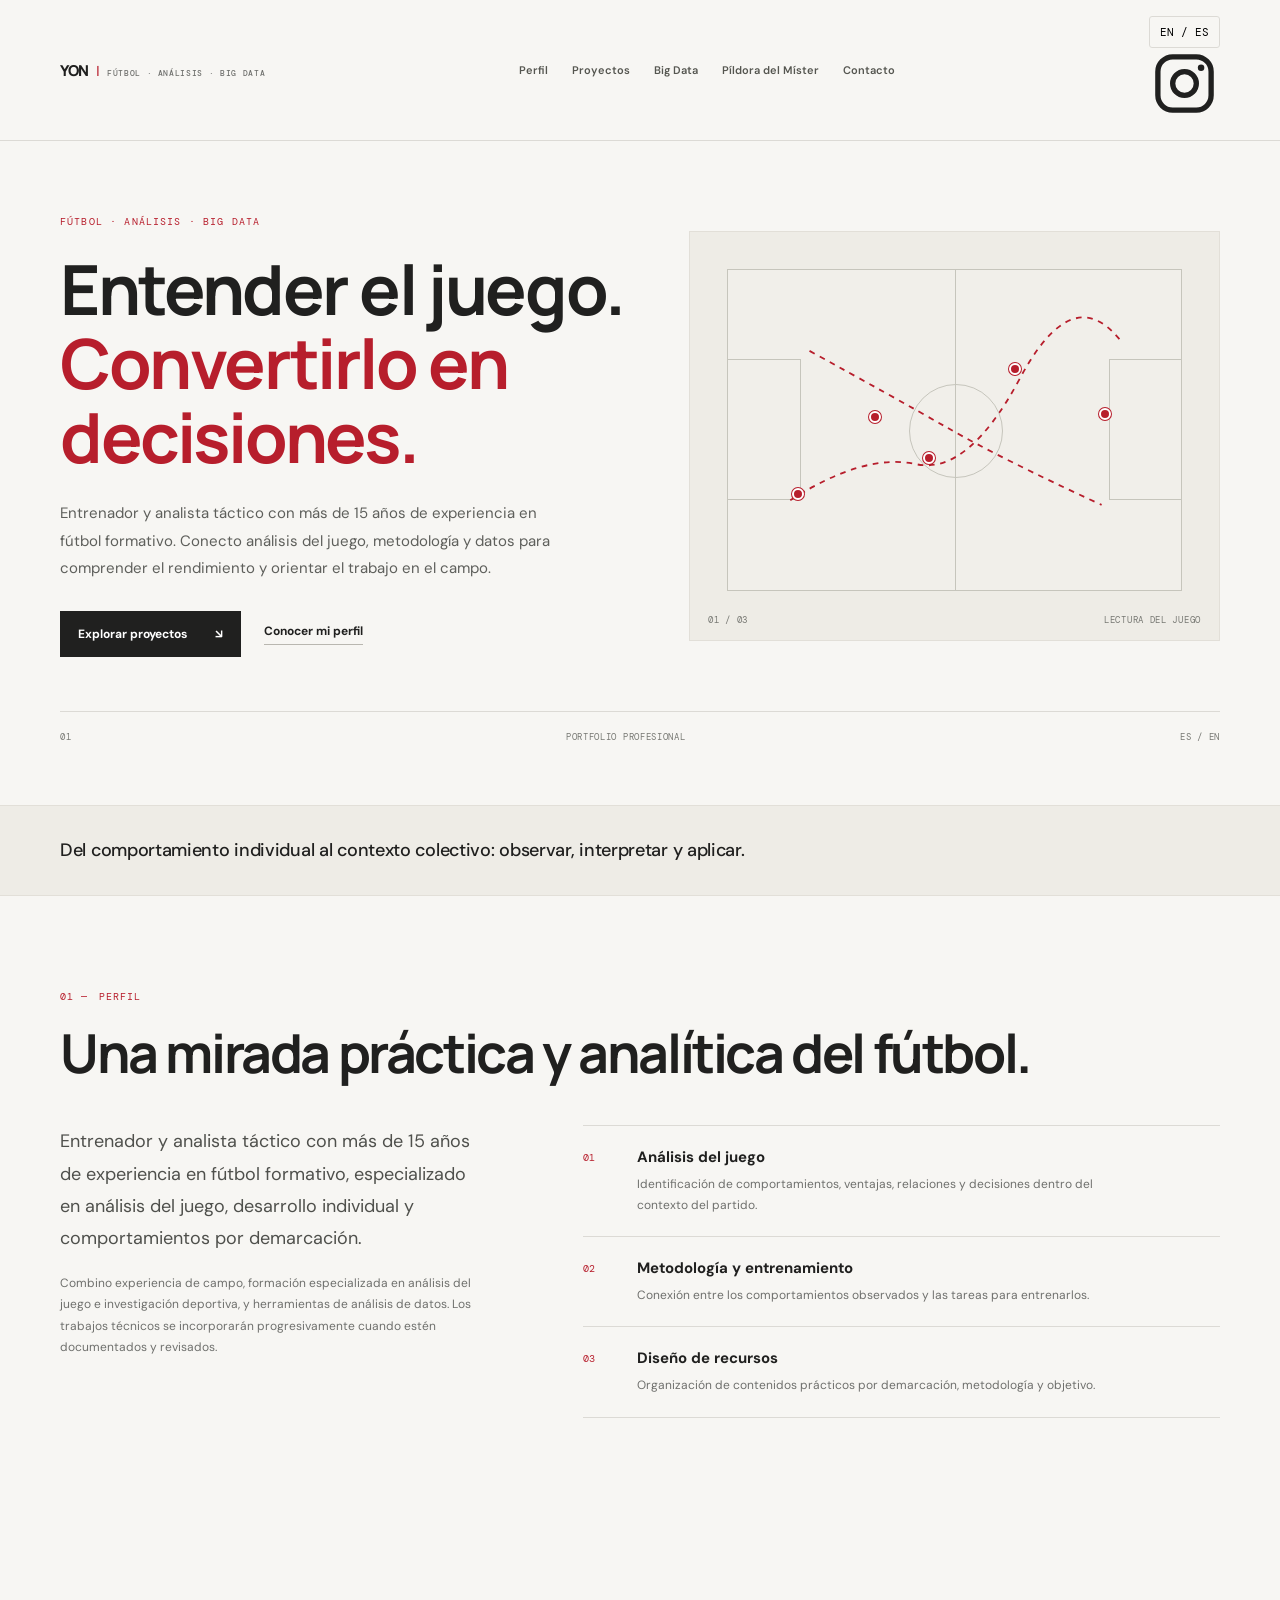
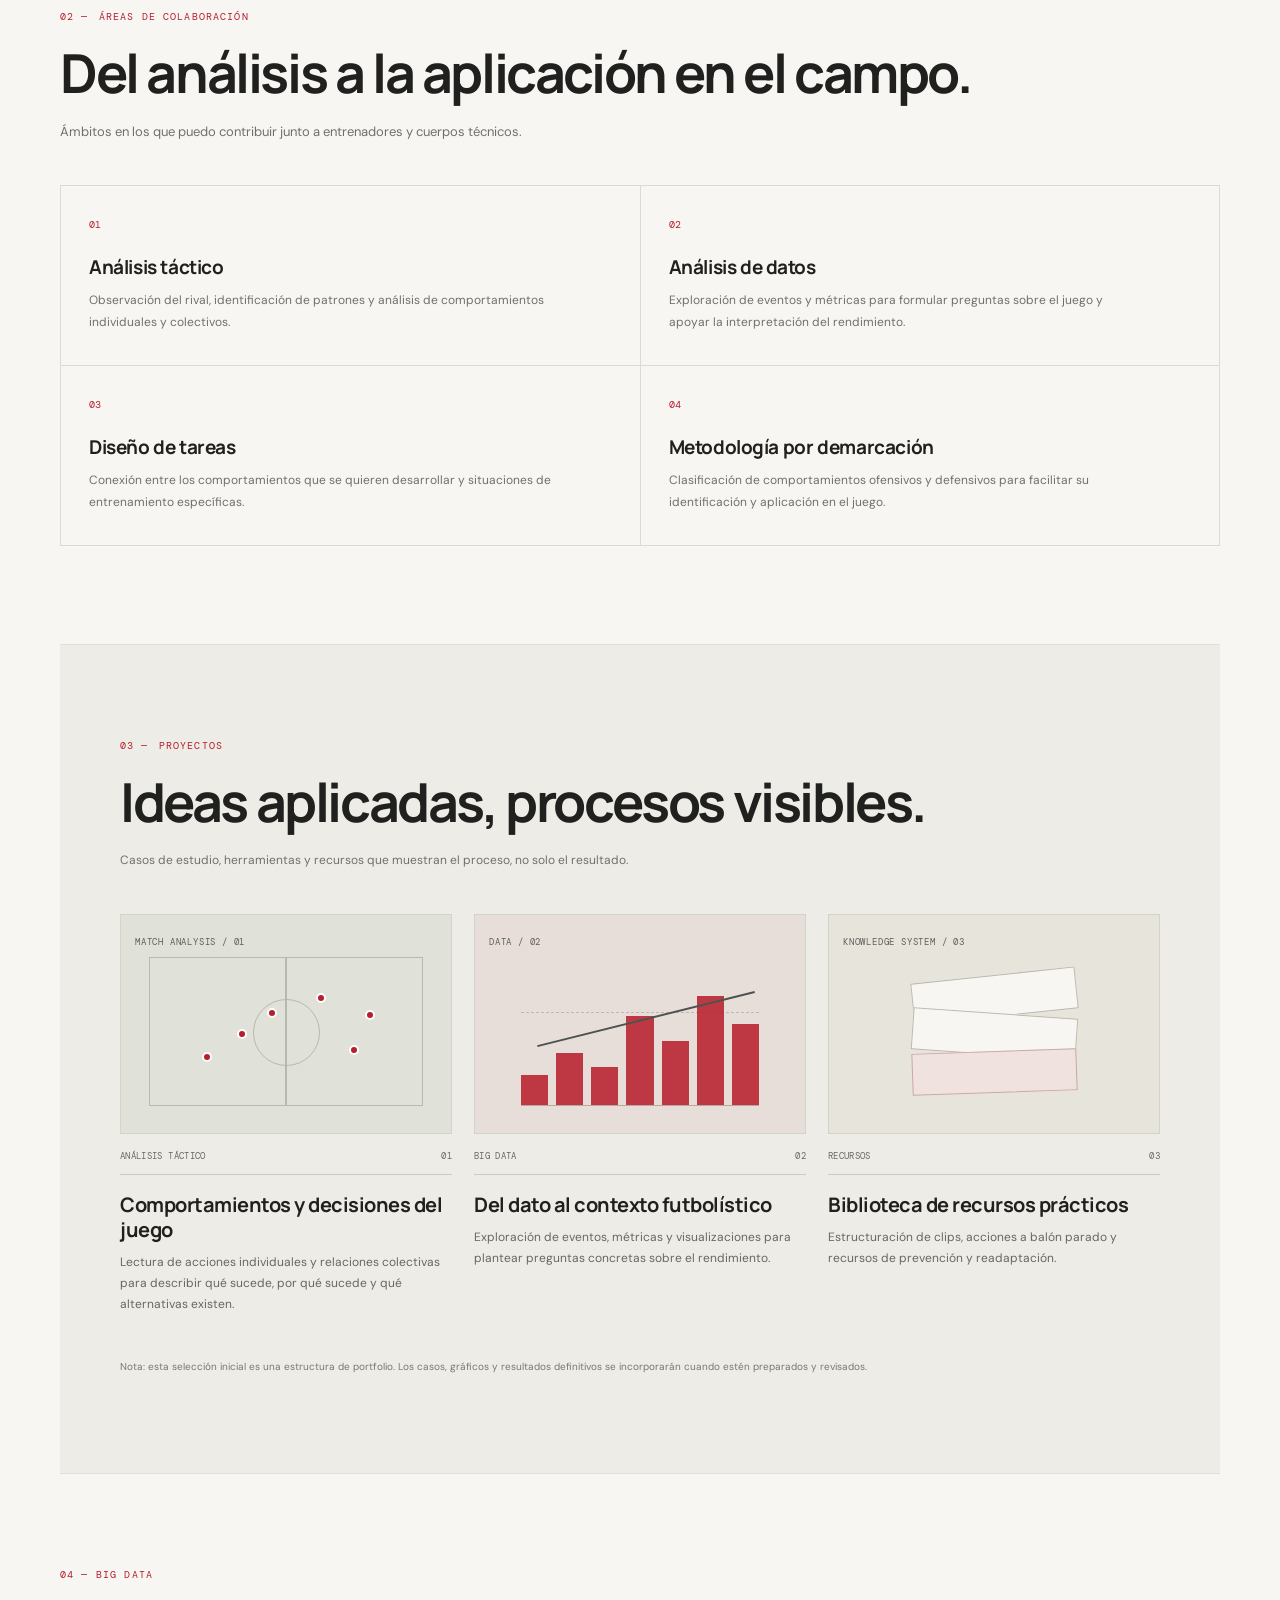
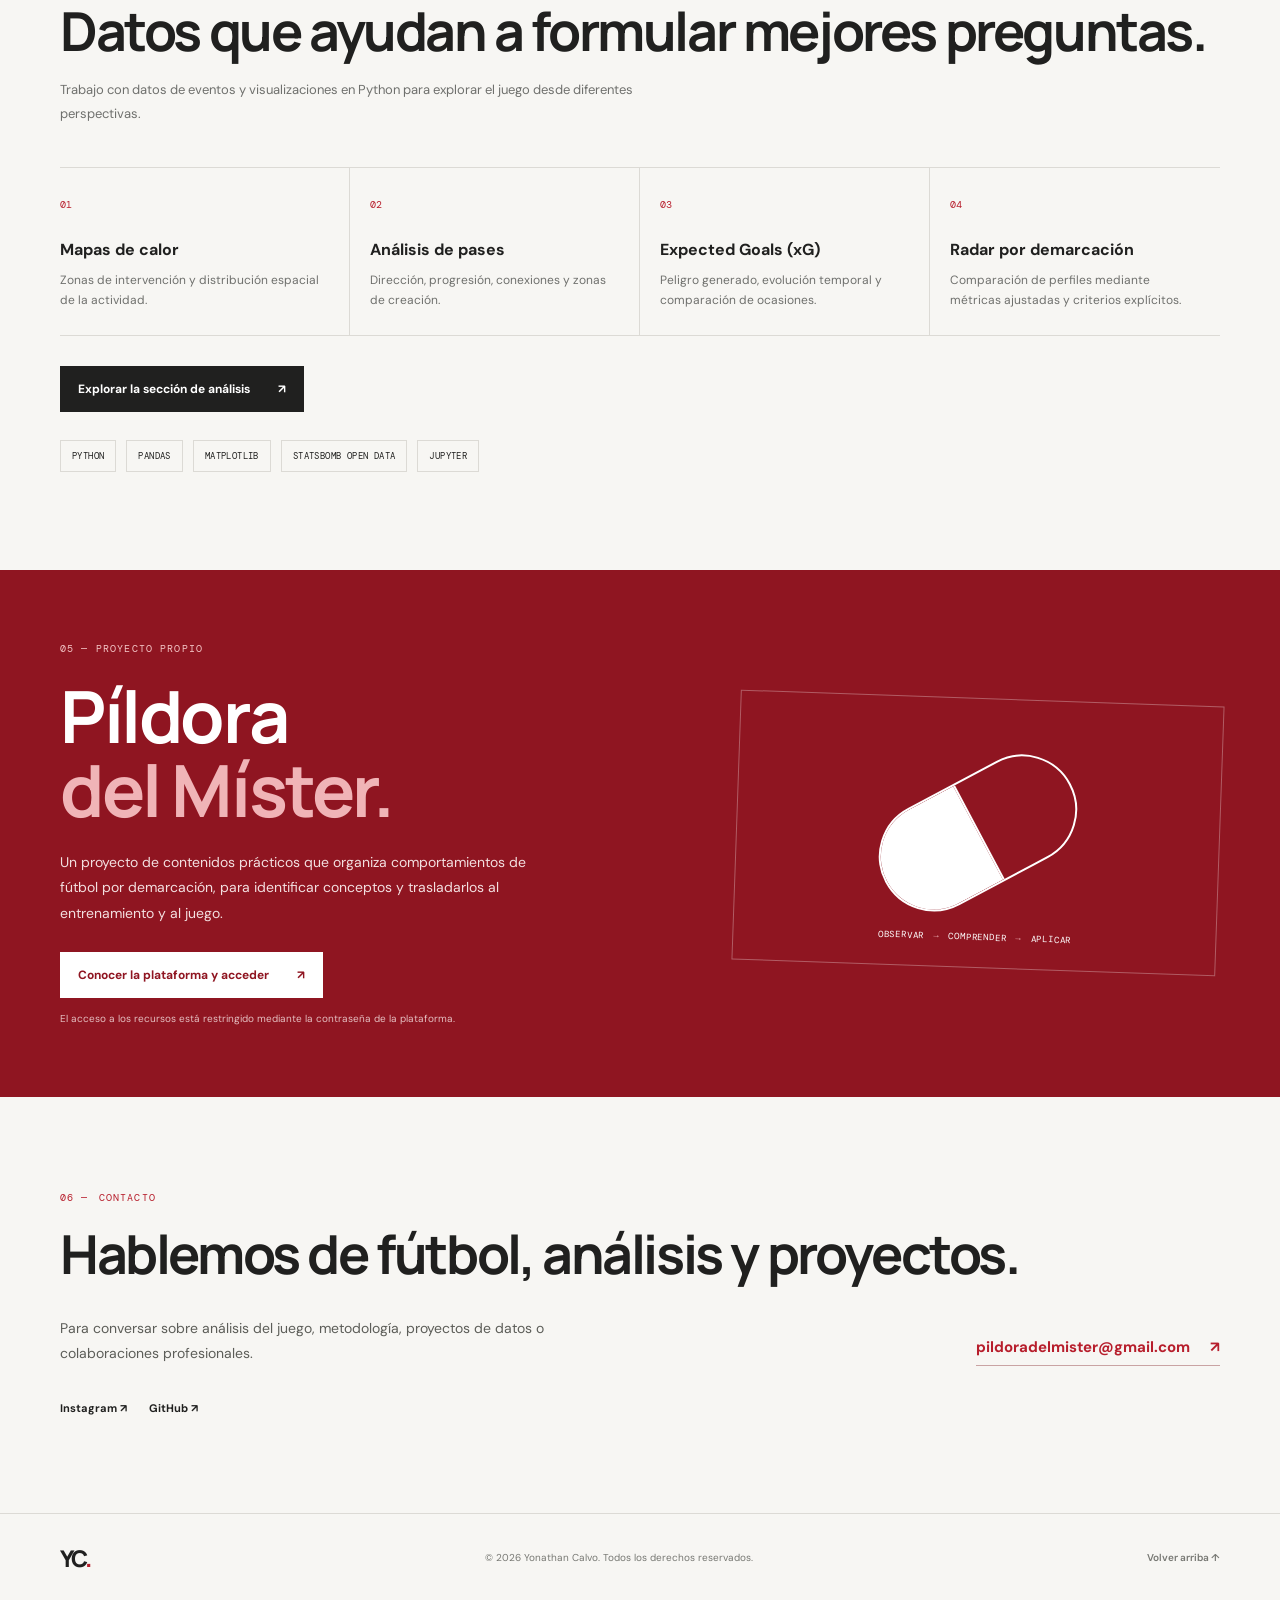
==== commit 2db7abcc: "Move Instagram link to compact header icon" ====
--- a/index.html
+++ b/index.html
@@ -13,9 +13,9 @@
   <header class="site-header">
     <a class="wordmark" href="#inicio" aria-label="Yon, fútbol, análisis y Big Data"><span class="brand-name">YON</span><span class="brand-dot">|</span><span class="brand-descriptor">FÚTBOL · ANÁLISIS · BIG DATA</span></a>
     <nav class="main-nav" aria-label="Navegación principal">
-      <a href="#perfil" data-i18n="navProfile">Perfil</a><a href="#proyectos" data-i18n="navProjects">Proyectos</a><a href="big-data.html" data-i18n="navBigData">Big Data</a><a href="#pildora" data-i18n="navPildora">Píldora del Míster</a><a href="https://www.instagram.com/pildoradelmister/" target="_blank" rel="noopener noreferrer">Instagram ↗</a><a href="#contacto" data-i18n="navContact">Contacto</a>
+      <a href="#perfil" data-i18n="navProfile">Perfil</a><a href="#proyectos" data-i18n="navProjects">Proyectos</a><a href="big-data.html" data-i18n="navBigData">Big Data</a><a href="#pildora" data-i18n="navPildora">Píldora del Míster</a><a href="#contacto" data-i18n="navContact">Contacto</a>
     </nav>
-    <button class="language-toggle" id="language-toggle" type="button" aria-label="Change language">EN / ES</button>
+    <div class="header-actions"><button class="language-toggle" id="language-toggle" type="button" aria-label="Change language">EN / ES</button><a class="instagram-button" href="https://www.instagram.com/pildoradelmister/" target="_blank" rel="noopener noreferrer" aria-label="Abrir Instagram de Píldora del Míster" title="Instagram"><svg viewBox="0 0 24 24" aria-hidden="true" focusable="false"><rect x="3" y="3" width="18" height="18" rx="5" fill="none" stroke="currentColor" stroke-width="1.8"/><circle cx="12" cy="12" r="4" fill="none" stroke="currentColor" stroke-width="1.8"/><circle cx="17.6" cy="6.7" r="1.1" fill="currentColor"/></svg></a></div>
   </header>
   <main id="contenido">
     <section class="hero section-shell" id="inicio">
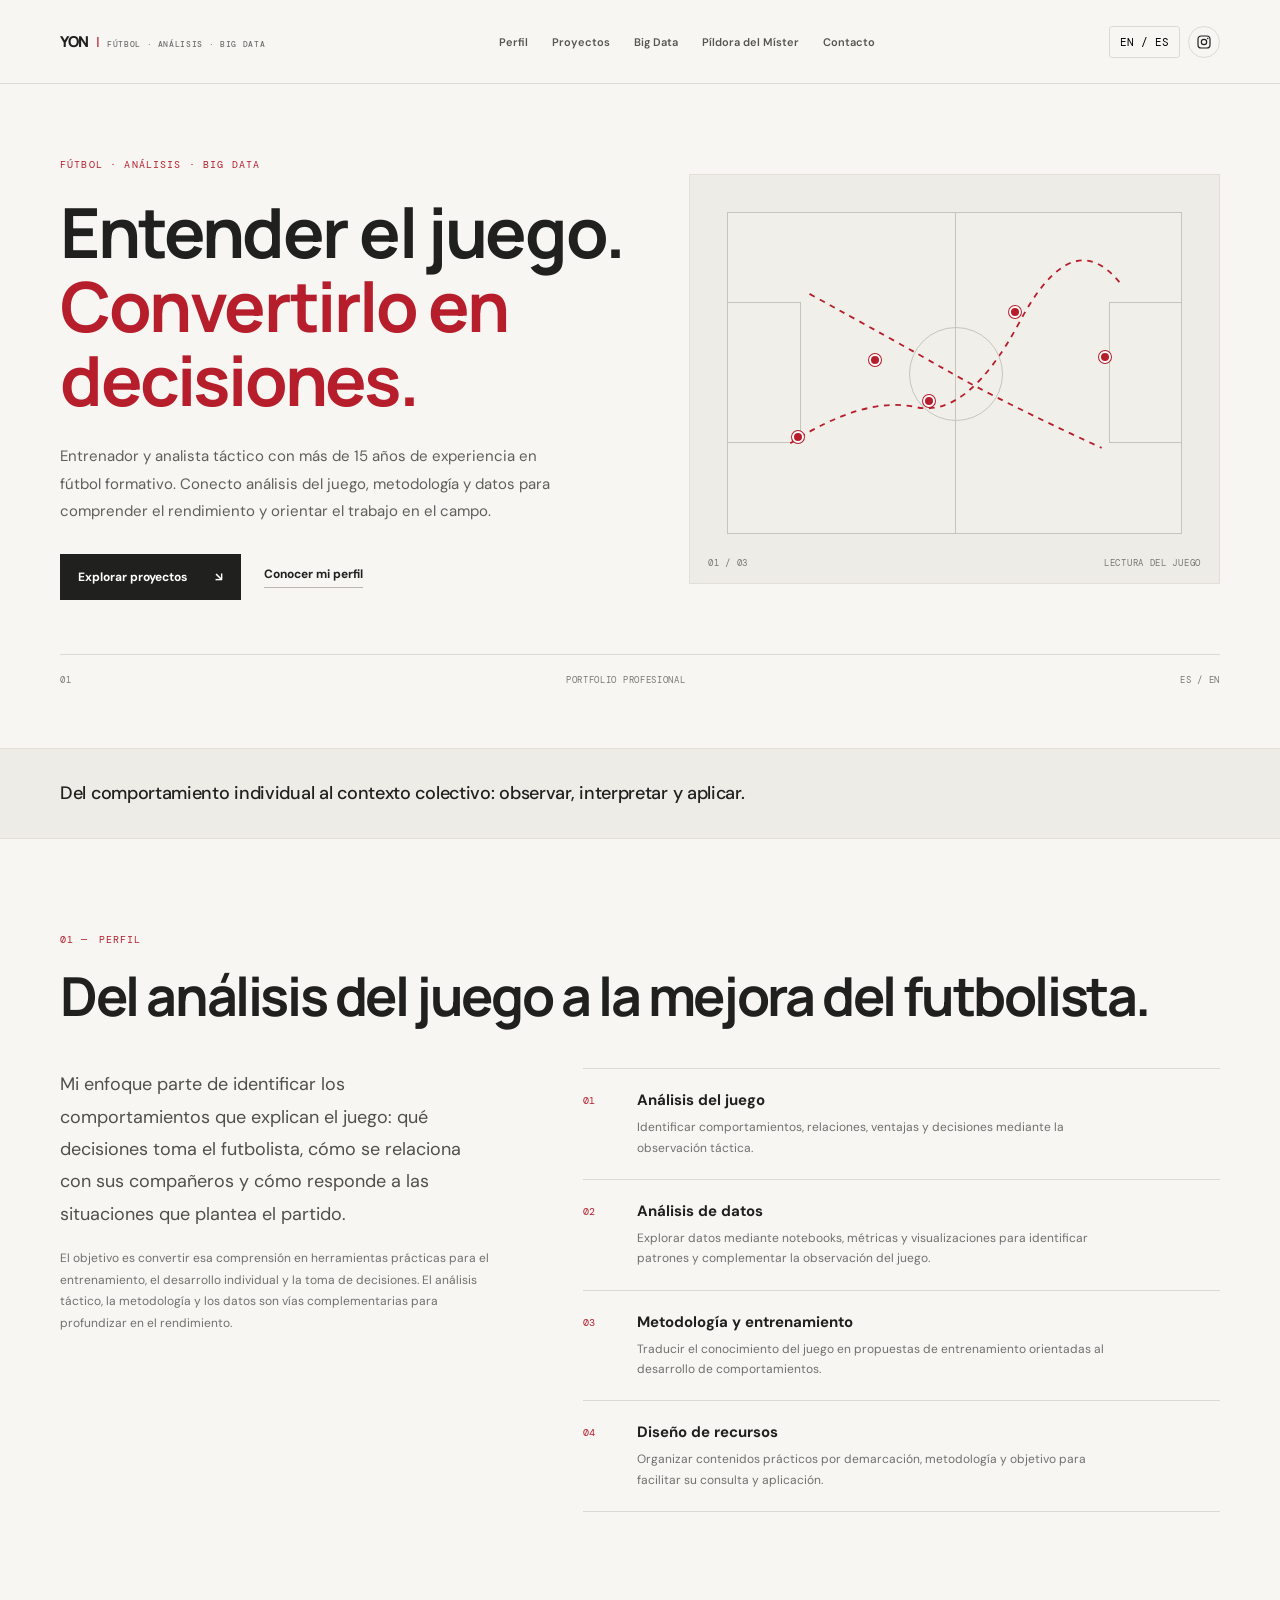
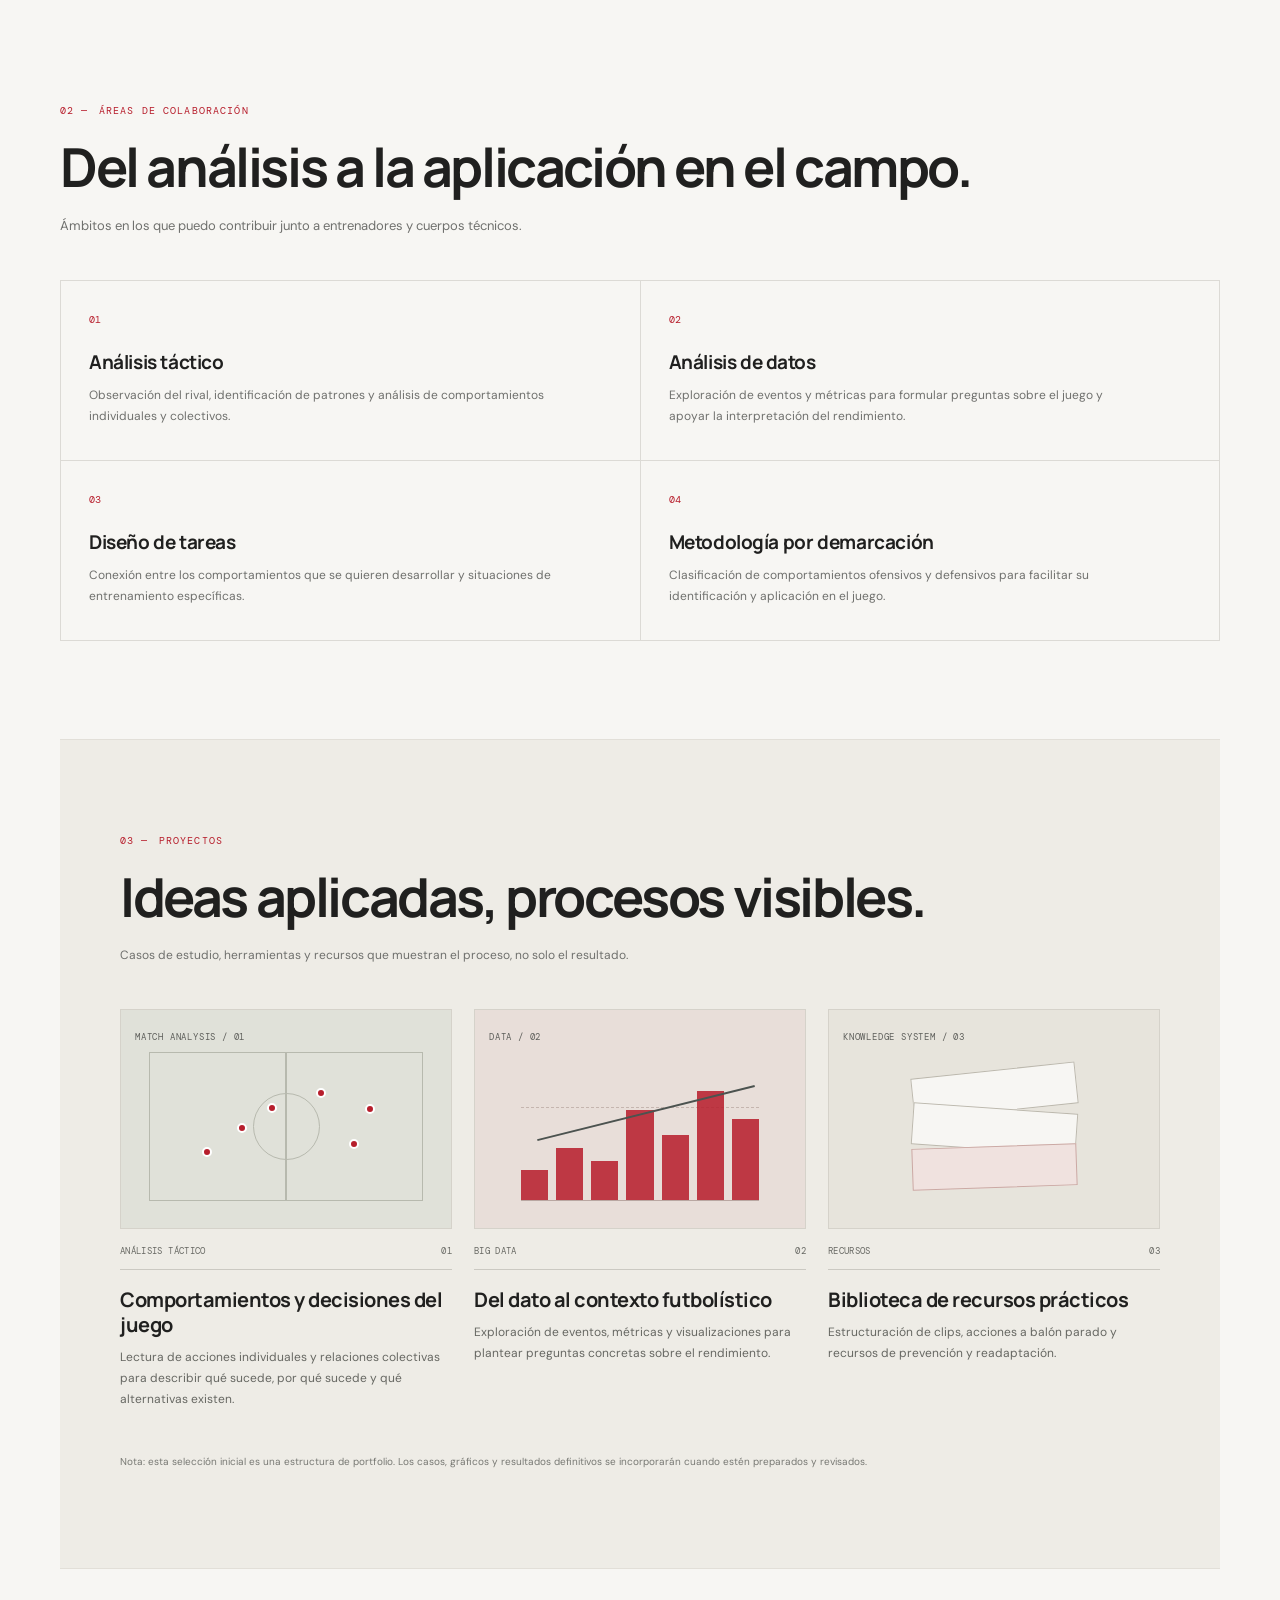
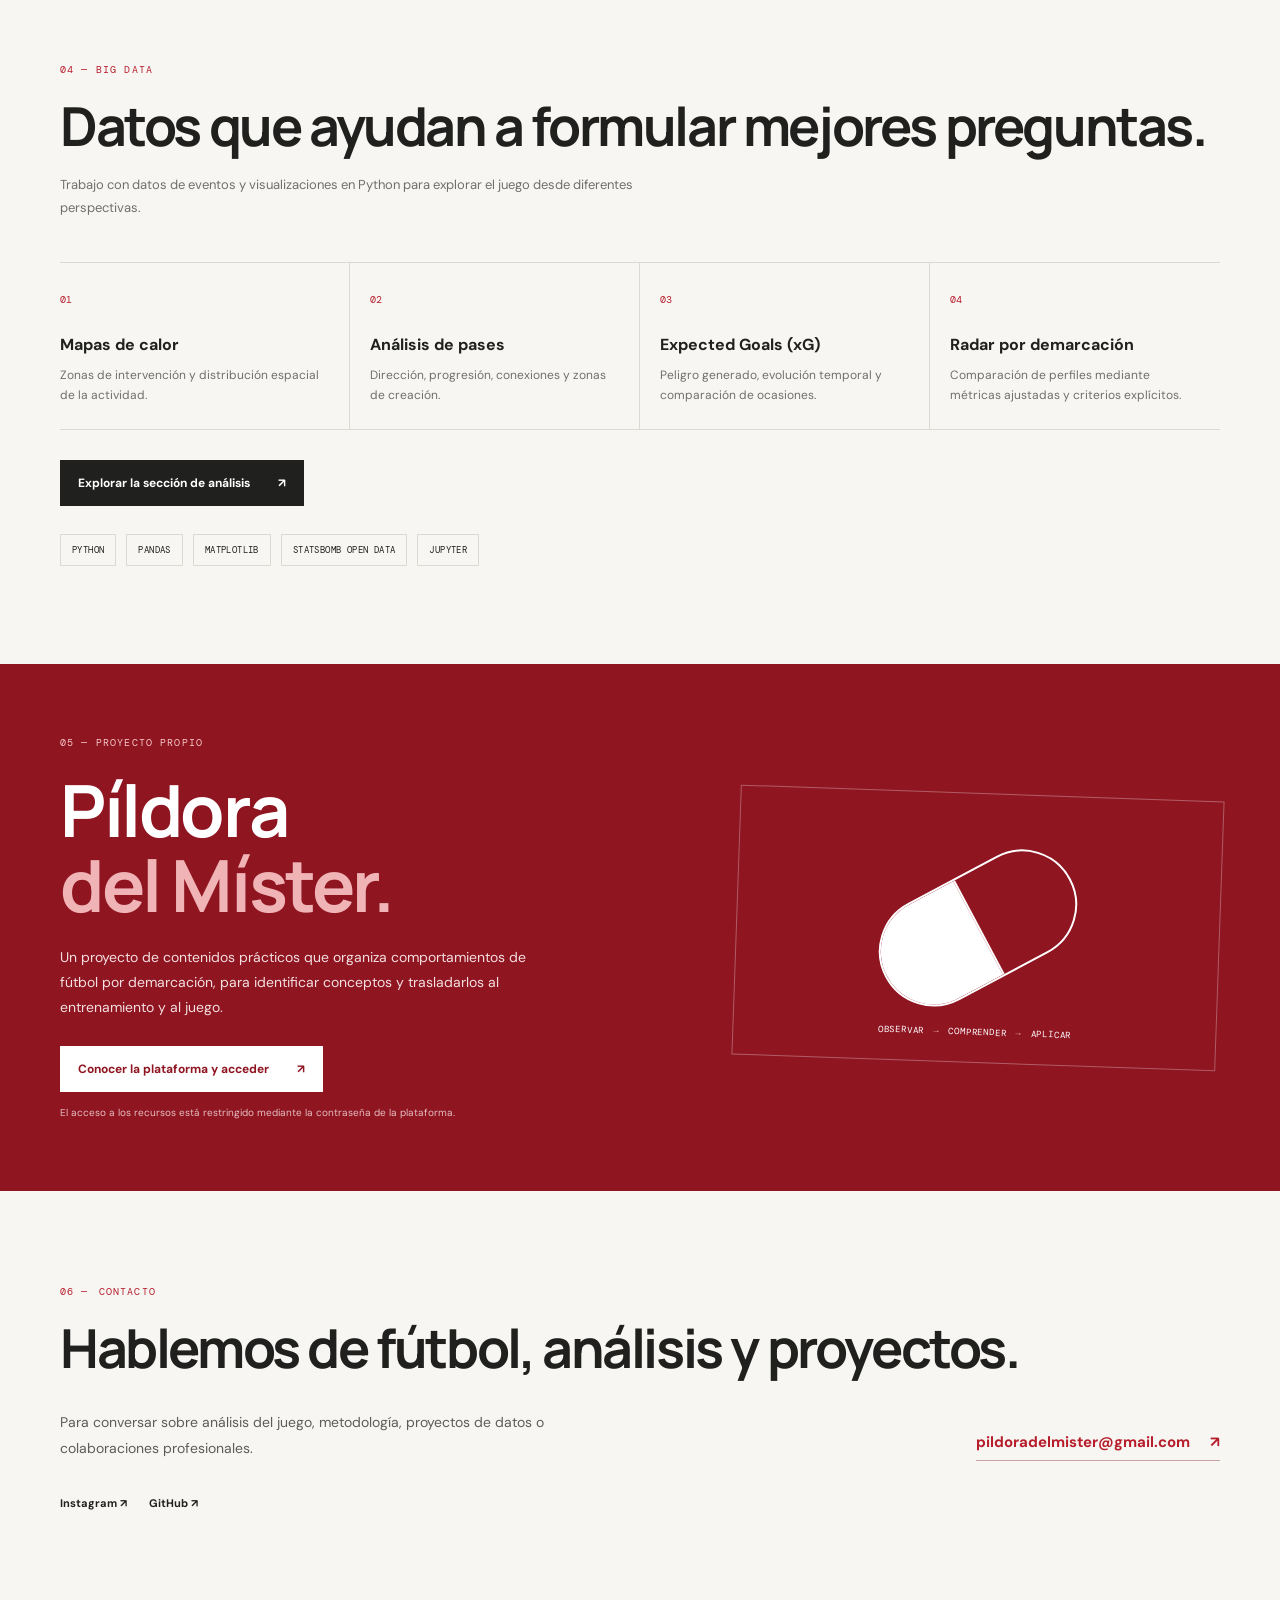
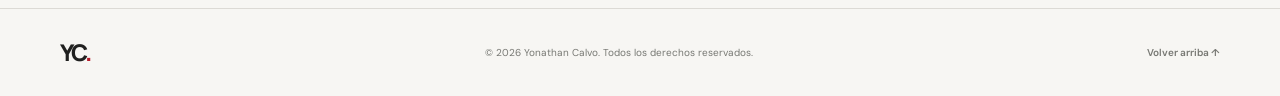
==== commit 5cdb0bc2: "Refine profile section to avoid repeated introduction" ====
--- a/index.html
+++ b/index.html
@@ -24,7 +24,7 @@
       <div class="hero-index"><span>01</span><span>PORTFOLIO PROFESIONAL</span><span>ES / EN</span></div>
     </section>
     <section class="intro-strip"><p data-i18n="introStrip">Del comportamiento individual al contexto colectivo: observar, interpretar y aplicar.</p></section>
-    <section class="section-shell section-block" id="perfil"><div class="section-heading"><p class="eyebrow">01 — <span data-i18n="profileLabel">PERFIL</span></p><h2 data-i18n="profileTitle">Una mirada práctica y analítica del fútbol.</h2></div><div class="profile-grid"><div class="profile-summary"><p data-i18n="profileLead">Entrenador y analista táctico con más de 15 años de experiencia en fútbol formativo, especializado en análisis del juego, desarrollo individual y comportamientos por demarcación.</p><p class="muted" data-i18n="profileDetail">Combino experiencia de campo, formación especializada en análisis del juego e investigación deportiva, y herramientas de análisis de datos. Los trabajos técnicos se incorporarán progresivamente cuando estén documentados y revisados.</p></div><div class="profile-details"><div class="detail-row"><span>01</span><div><h3 data-i18n="profileOneTitle">Análisis del juego</h3><p data-i18n="profileOneText">Identificación de comportamientos, ventajas, relaciones y decisiones dentro del contexto del partido.</p></div></div><div class="detail-row"><span>02</span><div><h3 data-i18n="profileTwoTitle">Metodología y entrenamiento</h3><p data-i18n="profileTwoText">Conexión entre los comportamientos observados y las tareas para entrenarlos.</p></div></div><div class="detail-row"><span>03</span><div><h3 data-i18n="profileThreeTitle">Diseño de recursos</h3><p data-i18n="profileThreeText">Organización de contenidos prácticos por demarcación, metodología y objetivo.</p></div></div></div></div></section>
+    <section class="section-shell section-block" id="perfil"><div class="section-heading"><p class="eyebrow">01 — <span data-i18n="profileLabel">PERFIL</span></p><h2 data-i18n="profileTitle">Del análisis del juego a la mejora del futbolista.</h2></div><div class="profile-grid"><div class="profile-summary"><p data-i18n="profileLead">Mi enfoque parte de identificar los comportamientos que explican el juego: qué decisiones toma el futbolista, cómo se relaciona con sus compañeros y cómo responde a las situaciones que plantea el partido.</p><p class="muted" data-i18n="profileDetail">El objetivo es convertir esa comprensión en herramientas prácticas para el entrenamiento, el desarrollo individual y la toma de decisiones. El análisis táctico, la metodología y los datos son vías complementarias para profundizar en el rendimiento.</p></div><div class="profile-details"><div class="detail-row"><span>01</span><div><h3 data-i18n="profileOneTitle">Análisis del juego</h3><p data-i18n="profileOneText">Identificar comportamientos, relaciones, ventajas y decisiones mediante la observación táctica.</p></div></div><div class="detail-row"><span>02</span><div><h3 data-i18n="profileTwoTitle">Análisis de datos</h3><p data-i18n="profileTwoText">Explorar datos mediante notebooks, métricas y visualizaciones para identificar patrones y complementar la observación del juego.</p></div></div><div class="detail-row"><span>03</span><div><h3 data-i18n="profileThreeTitle">Metodología y entrenamiento</h3><p data-i18n="profileThreeText">Traducir el conocimiento del juego en propuestas de entrenamiento orientadas al desarrollo de comportamientos.</p></div></div><div class="detail-row"><span>04</span><div><h3 data-i18n="profileFourTitle">Diseño de recursos</h3><p data-i18n="profileFourText">Organizar contenidos prácticos por demarcación, metodología y objetivo para facilitar su consulta y aplicación.</p></div></div></div></div></section>
     <section class="section-shell section-block collaboration-section" id="colaboracion"><div class="section-heading"><p class="eyebrow">02 — <span data-i18n="collabLabel">ÁREAS DE COLABORACIÓN</span></p><h2 data-i18n="collabTitle">Del análisis a la aplicación en el campo.</h2><p class="heading-note" data-i18n="collabLead">Ámbitos en los que puedo contribuir junto a entrenadores y cuerpos técnicos.</p></div><div class="collab-grid"><article class="collab-card"><span>01</span><h3 data-i18n="collabOneTitle">Análisis táctico</h3><p data-i18n="collabOneText">Observación del rival, identificación de patrones y análisis de comportamientos individuales y colectivos.</p></article><article class="collab-card"><span>02</span><h3 data-i18n="collabTwoTitle">Análisis de datos</h3><p data-i18n="collabTwoText">Exploración de eventos y métricas para formular preguntas sobre el juego y apoyar la interpretación del rendimiento.</p></article><article class="collab-card"><span>03</span><h3 data-i18n="collabThreeTitle">Diseño de tareas</h3><p data-i18n="collabThreeText">Conexión entre los comportamientos que se quieren desarrollar y situaciones de entrenamiento específicas.</p></article><article class="collab-card"><span>04</span><h3 data-i18n="collabFourTitle">Metodología por demarcación</h3><p data-i18n="collabFourText">Clasificación de comportamientos ofensivos y defensivos para facilitar su identificación y aplicación en el juego.</p></article></div></section>
     <section class="section-shell section-block projects-section" id="proyectos"><div class="section-heading"><p class="eyebrow">03 — <span data-i18n="projectsLabel">PROYECTOS</span></p><h2 data-i18n="projectsTitle">Ideas aplicadas, procesos visibles.</h2><p class="heading-note" data-i18n="projectsNote">Casos de estudio, herramientas y recursos que muestran el proceso, no solo el resultado.</p></div><div class="project-grid"><article class="project-card project-feature"><div class="project-art art-tactics"><span class="art-kicker">MATCH ANALYSIS / 01</span><div class="tactic-lines"><i></i><i></i><i></i><b></b><b></b><b></b></div></div><div class="project-meta"><span data-i18n="tagTactical">ANÁLISIS TÁCTICO</span><span>01</span></div><h3 data-i18n="projectTacticsTitle">Comportamientos y decisiones del juego</h3><p data-i18n="projectTacticsText">Lectura de acciones individuales y relaciones colectivas para describir qué sucede, por qué sucede y qué alternativas existen.</p></article><article class="project-card"><div class="project-art art-data"><span class="art-kicker">DATA / 02</span><div class="chart-bars"><i></i><i></i><i></i><i></i><i></i><i></i><i></i></div><div class="chart-line"></div></div><div class="project-meta"><span>BIG DATA</span><span>02</span></div><h3 data-i18n="projectDataTitle">Del dato al contexto futbolístico</h3><p data-i18n="projectDataText">Exploración de eventos, métricas y visualizaciones para plantear preguntas concretas sobre el rendimiento.</p></article><article class="project-card"><div class="project-art art-library"><span class="art-kicker">KNOWLEDGE SYSTEM / 03</span><div class="library-stack"><i></i><i></i><i></i></div></div><div class="project-meta"><span data-i18n="tagResources">RECURSOS</span><span>03</span></div><h3 data-i18n="projectResourcesTitle">Biblioteca de recursos prácticos</h3><p data-i18n="projectResourcesText">Estructuración de clips, acciones a balón parado y recursos de prevención y readaptación.</p></article></div><p class="editorial-note" data-i18n="portfolioNote">Nota: esta selección inicial es una estructura de portfolio. Los casos, gráficos y resultados definitivos se incorporarán cuando estén preparados y revisados.</p></section>
     <section class="section-shell section-block data-section" id="bigdata"><div class="section-heading"><p class="eyebrow">04 — BIG DATA</p><h2 data-i18n="dataTitle">Datos que ayudan a formular mejores preguntas.</h2><p class="heading-note" data-i18n="dataLead">Trabajo con datos de eventos y visualizaciones en Python para explorar el juego desde diferentes perspectivas.</p></div><div class="data-grid"><div class="data-item"><span class="data-number">01</span><h3 data-i18n="dataOneTitle">Mapas de calor</h3><p data-i18n="dataOneText">Zonas de intervención y distribución espacial de la actividad.</p></div><div class="data-item"><span class="data-number">02</span><h3 data-i18n="dataTwoTitle">Análisis de pases</h3><p data-i18n="dataTwoText">Dirección, progresión, conexiones y zonas de creación.</p></div><div class="data-item"><span class="data-number">03</span><h3 data-i18n="dataThreeTitle">Expected Goals (xG)</h3><p data-i18n="dataThreeText">Peligro generado, evolución temporal y comparación de ocasiones.</p></div><div class="data-item"><span class="data-number">04</span><h3 data-i18n="dataFourTitle">Radar por demarcación</h3><p data-i18n="dataFourText">Comparación de perfiles mediante métricas ajustadas y criterios explícitos.</p></div></div><a class="button button-dark data-explore-link" href="big-data.html"><span data-i18n="exploreData">Explorar la sección de análisis</span><span aria-hidden="true">↗</span></a><div class="tech-row"><span>PYTHON</span><span>PANDAS</span><span>MATPLOTLIB</span><span>STATSBOMB OPEN DATA</span><span>JUPYTER</span></div></section>
--- a/assets/styles.css
+++ b/assets/styles.css
@@ -72,3 +72,15 @@
  .wordmark .brand-dot{font-size:12px}
  .wordmark .brand-descriptor{font-size:7px;letter-spacing:.3px}
 }
+
+/* Acciones compactas de cabecera: idioma e Instagram */
+.header-actions{display:flex;align-items:center;justify-content:flex-end;gap:8px;flex-shrink:0}
+.instagram-button{width:32px;height:32px;display:inline-flex;align-items:center;justify-content:center;border:1px solid var(--line);border-radius:50%;color:var(--ink);text-decoration:none;flex-shrink:0;transition:color .2s,border-color .2s,background .2s}
+.instagram-button svg{width:16px;height:16px;display:block}
+.instagram-button:hover,.instagram-button:focus-visible{color:var(--red);border-color:var(--red)}
+.instagram-button:focus-visible{outline:2px solid var(--red);outline-offset:3px}
+@media(max-width:760px){
+ .header-actions{gap:6px}
+ .instagram-button{width:30px;height:30px}
+ .instagram-button svg{width:15px;height:15px}
+}
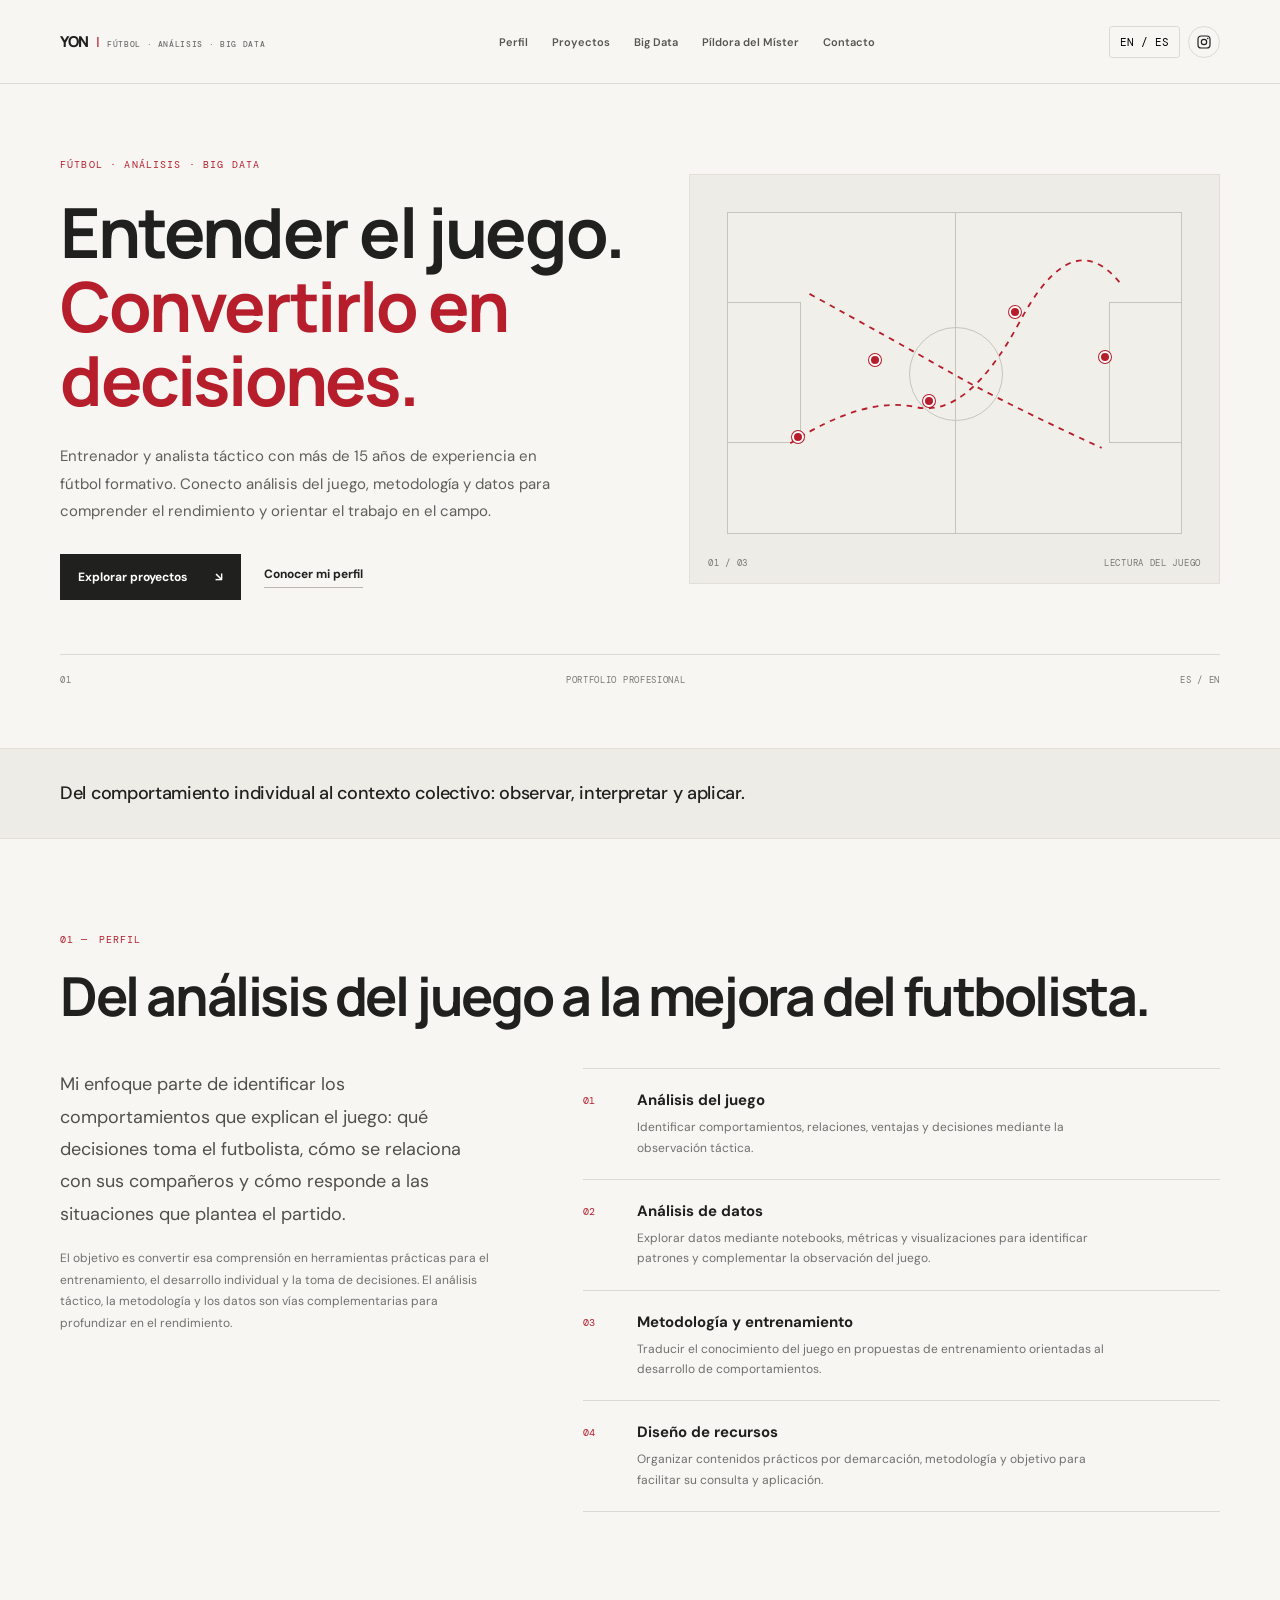
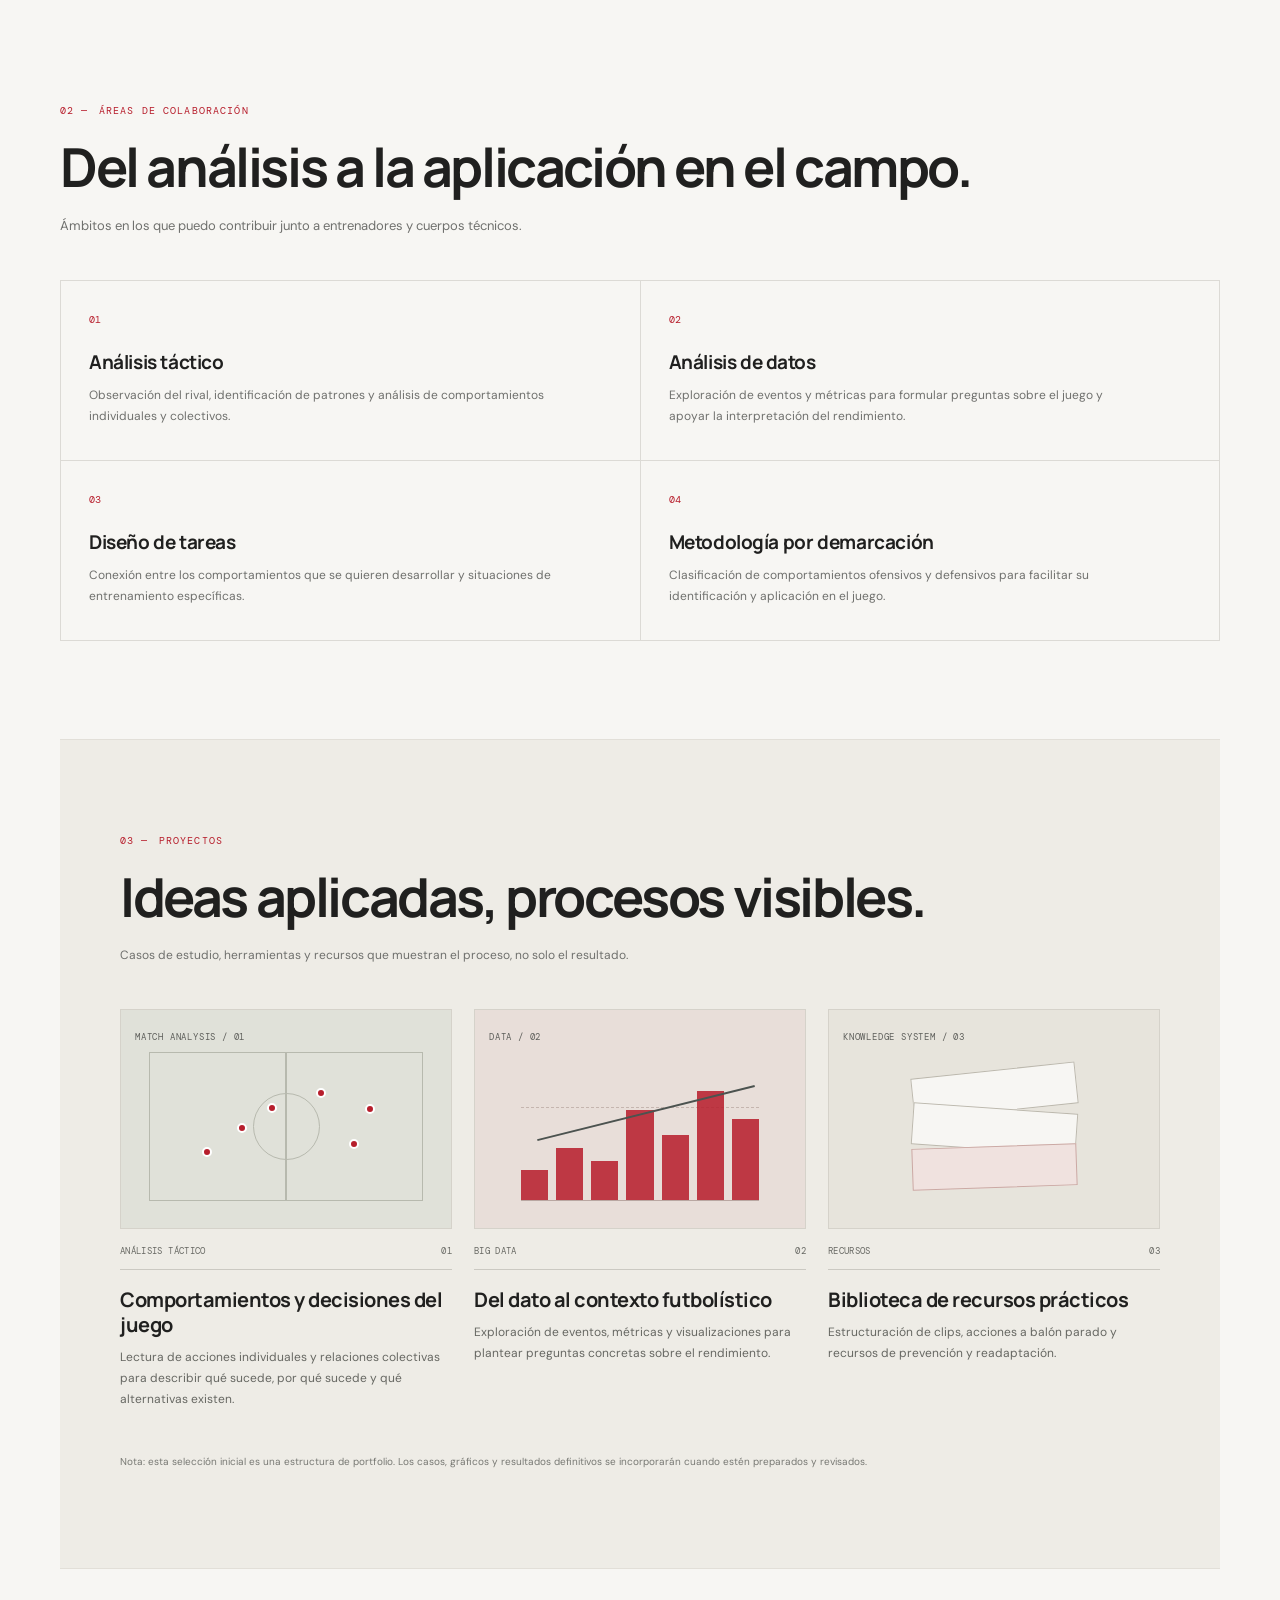
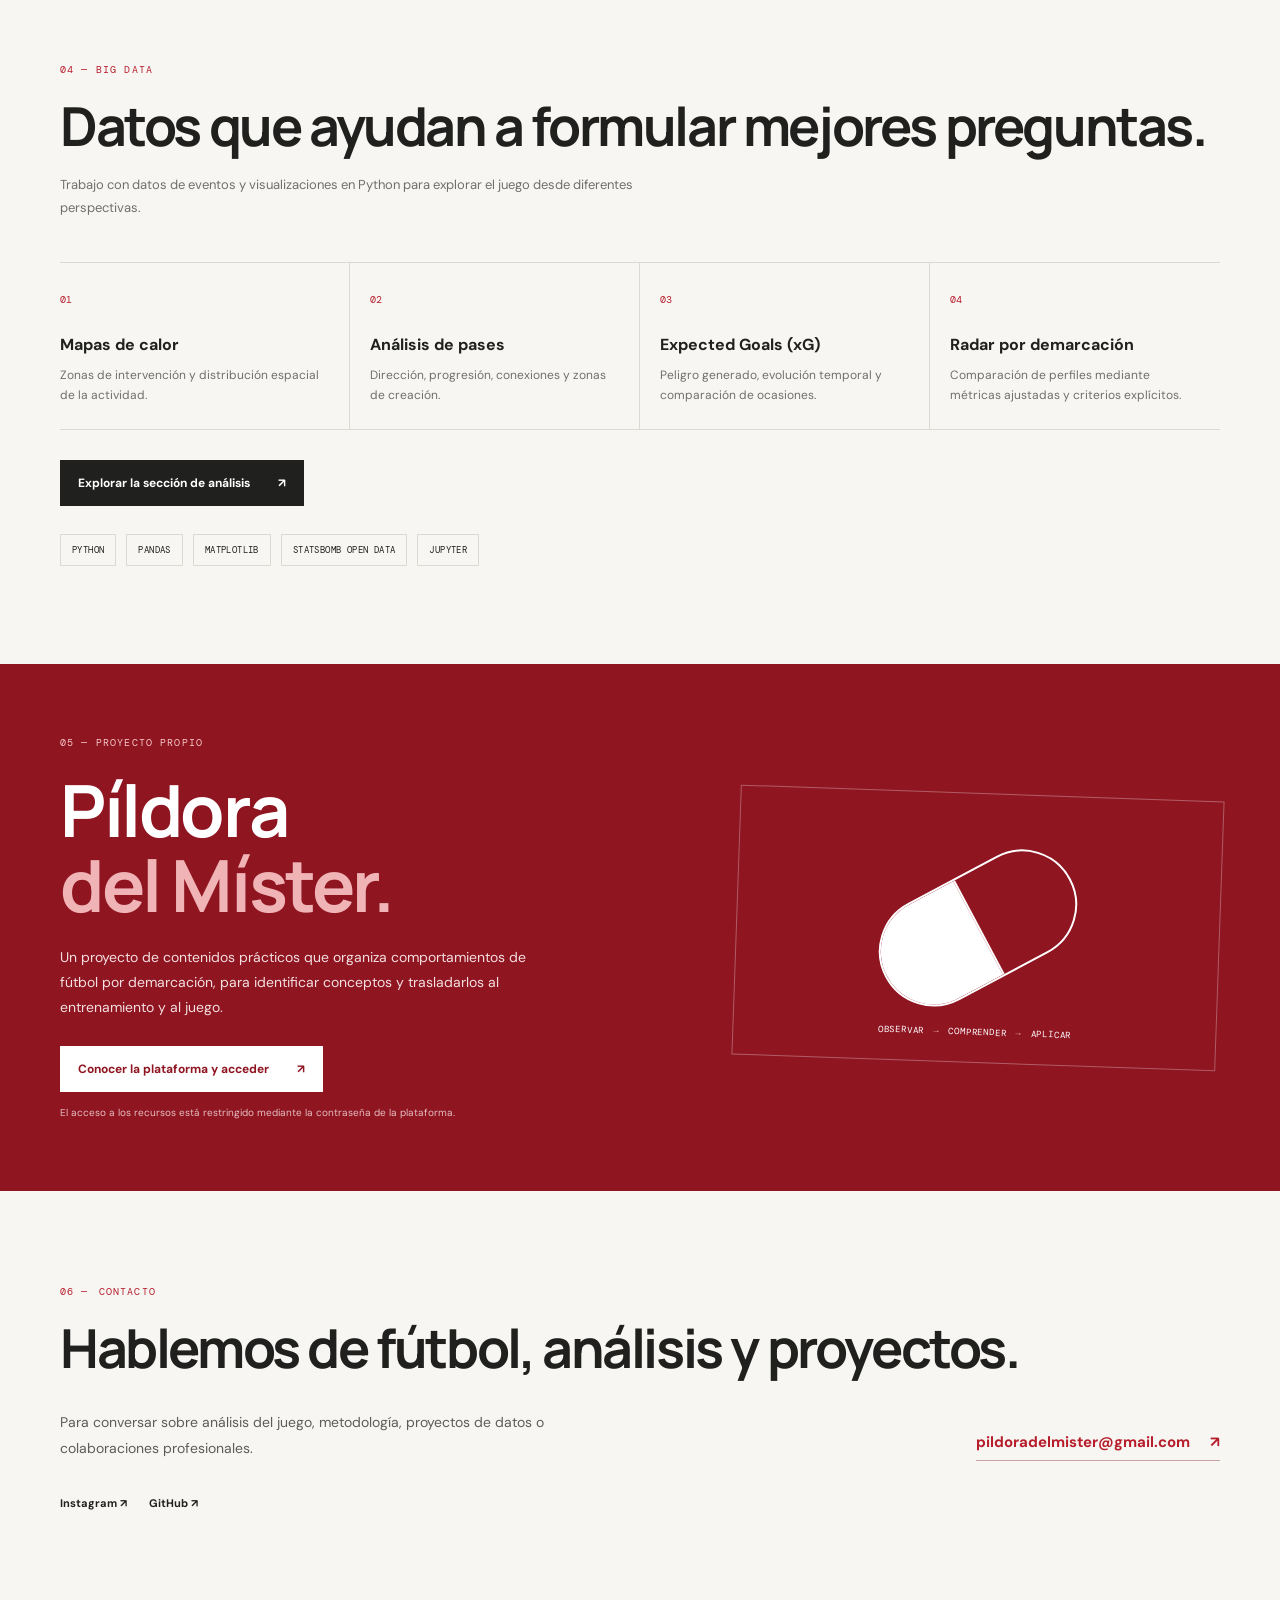
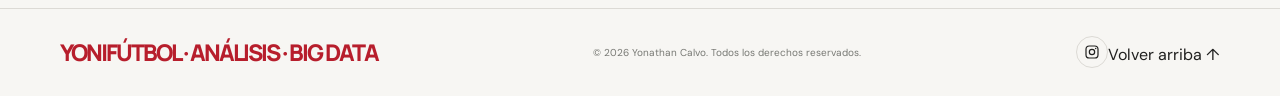
==== commit 9c6d2786: "Update footer brand and add Instagram link" ====
--- a/index.html
+++ b/index.html
@@ -31,7 +31,7 @@
     <section class="pildora-section" id="pildora"><div class="section-shell pildora-inner"><div><p class="eyebrow">05 — PROYECTO PROPIO</p><h2>Píldora<br><em>del Míster.</em></h2><p class="pildora-lead" data-i18n="pildoraLead">Un proyecto de contenidos prácticos que organiza comportamientos de fútbol por demarcación, para identificar conceptos y trasladarlos al entrenamiento y al juego.</p><a class="button button-light" href="https://recursos.pildoradelmister.workers.dev/" target="_blank" rel="noopener noreferrer"><span data-i18n="privateAccess">Conocer la plataforma y acceder</span><span aria-hidden="true">↗</span></a><p class="access-note" data-i18n="accessNote">El acceso a los recursos está restringido mediante la contraseña de la plataforma.</p></div><div class="pill-graphic"><div class="pill-capsule"><span></span><span></span></div><div class="pill-caption">OBSERVAR <span>→</span> COMPRENDER <span>→</span> APLICAR</div></div></div></section>
     <section class="section-shell section-block contact-section" id="contacto"><div class="section-heading"><p class="eyebrow">06 — <span data-i18n="contactLabel">CONTACTO</span></p><h2 data-i18n="contactTitle">Hablemos de fútbol, análisis y proyectos.</h2></div><div class="contact-row"><p data-i18n="contactLead">Para conversar sobre análisis del juego, metodología, proyectos de datos o colaboraciones profesionales.</p><a class="contact-email" href="mailto:pildoradelmister@gmail.com">pildoradelmister@gmail.com <span>↗</span></a></div><div class="social-links"><a href="https://www.instagram.com/pildoradelmister/" target="_blank" rel="noopener noreferrer">Instagram ↗</a><a href="https://github.com/pildoradelmister" target="_blank" rel="noopener noreferrer">GitHub ↗</a></div></section>
   </main>
-  <footer class="site-footer"><a class="footer-mark" href="#inicio">YC<span>.</span></a><p>© <span id="year"></span> Yonathan Calvo. <span data-i18n="rights">Todos los derechos reservados.</span></p><a href="#inicio" data-i18n="backTop">Volver arriba ↑</a></footer>
+  <footer class="site-footer"><a class="footer-mark" href="#inicio" aria-label="YON, inicio"><span class="footer-brand-name">YON</span><span class="footer-brand-separator">|</span><span class="footer-brand-descriptor">FÚTBOL · ANÁLISIS · BIG DATA</span></a><p>© <span id="year"></span> Yonathan Calvo. <span data-i18n="rights">Todos los derechos reservados.</span></p><div class="footer-actions"><a class="instagram-button" href="https://www.instagram.com/pildoradelmister/" target="_blank" rel="noopener noreferrer" aria-label="Abrir Instagram de Píldora del Míster" title="Instagram"><svg viewBox="0 0 24 24" aria-hidden="true" focusable="false"><rect x="3" y="3" width="18" height="18" rx="5" fill="none" stroke="currentColor" stroke-width="1.8"/><circle cx="12" cy="12" r="4" fill="none" stroke="currentColor" stroke-width="1.8"/><circle cx="17.6" cy="6.7" r="1.1" fill="currentColor"/></svg></a><a href="#inicio" data-i18n="backTop">Volver arriba ↑</a></div></footer>
   <script src="assets/script.js"></script>
 </body>
 </html>
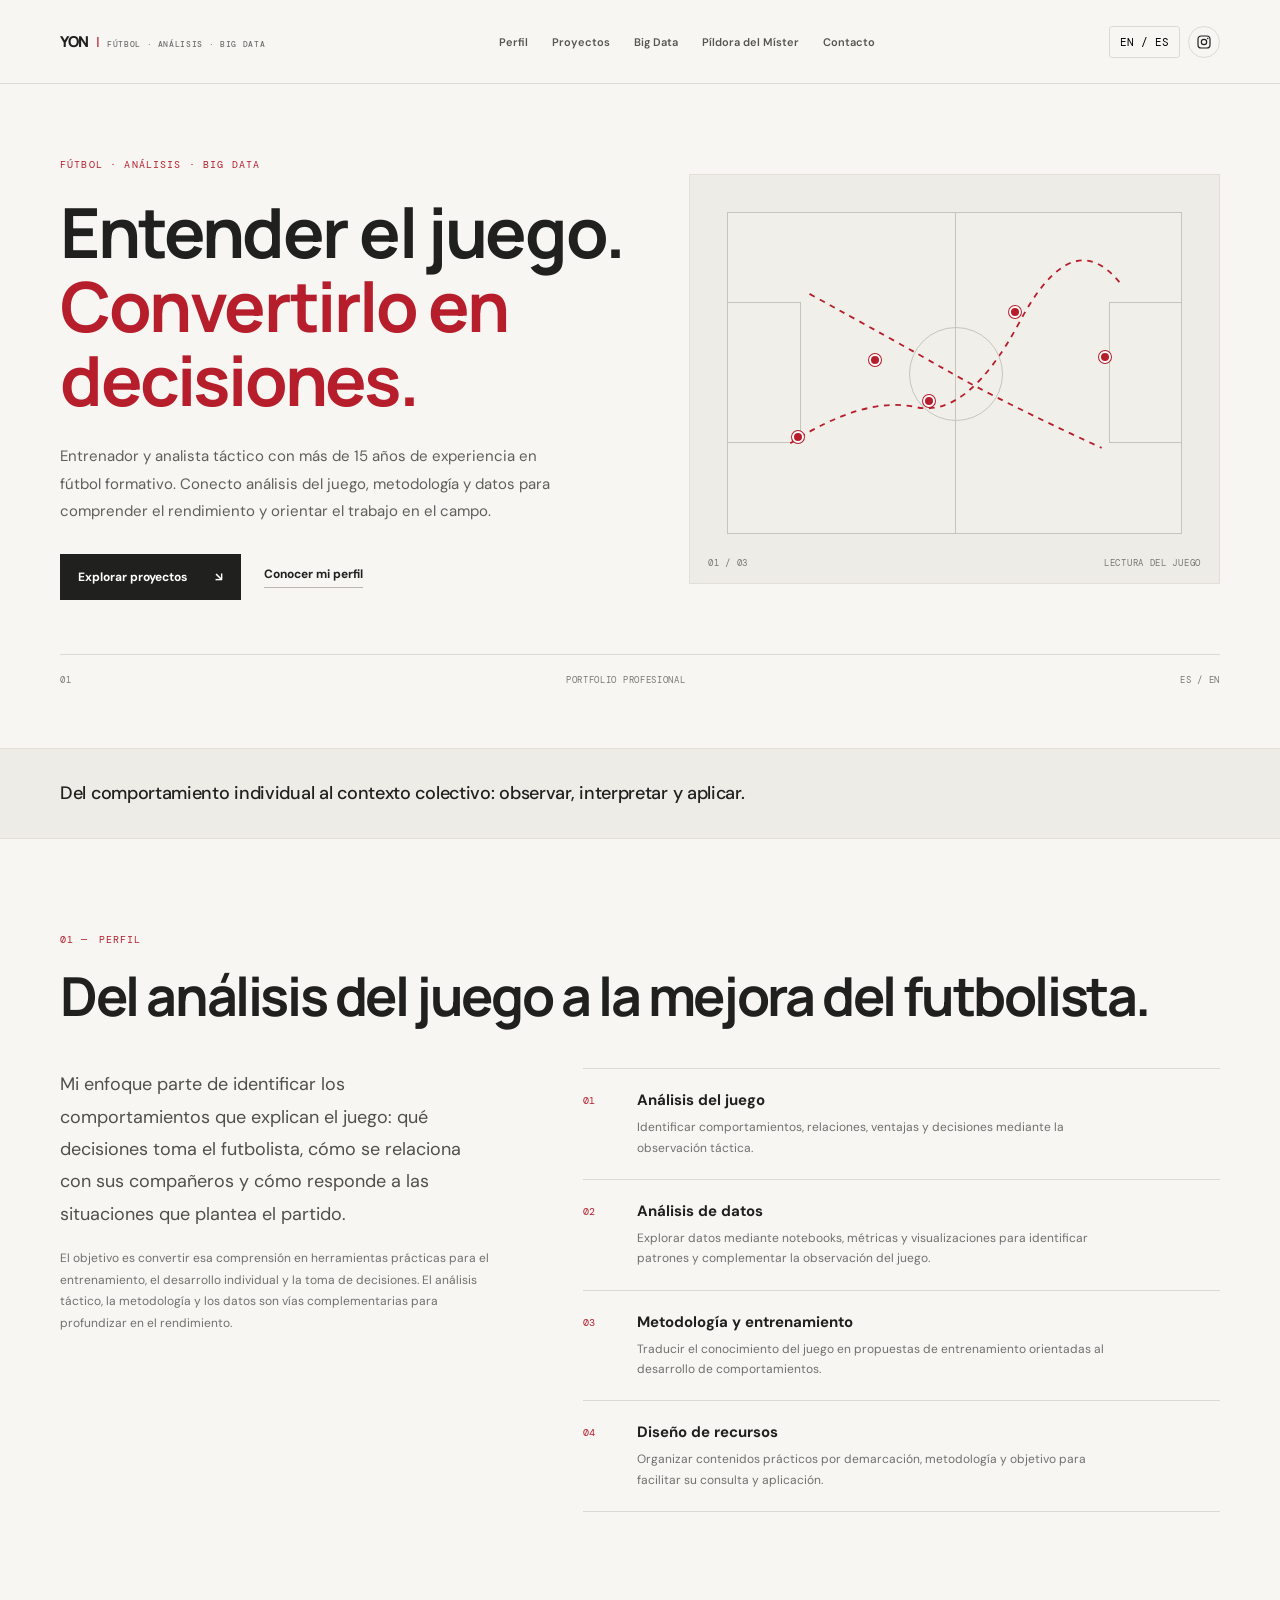
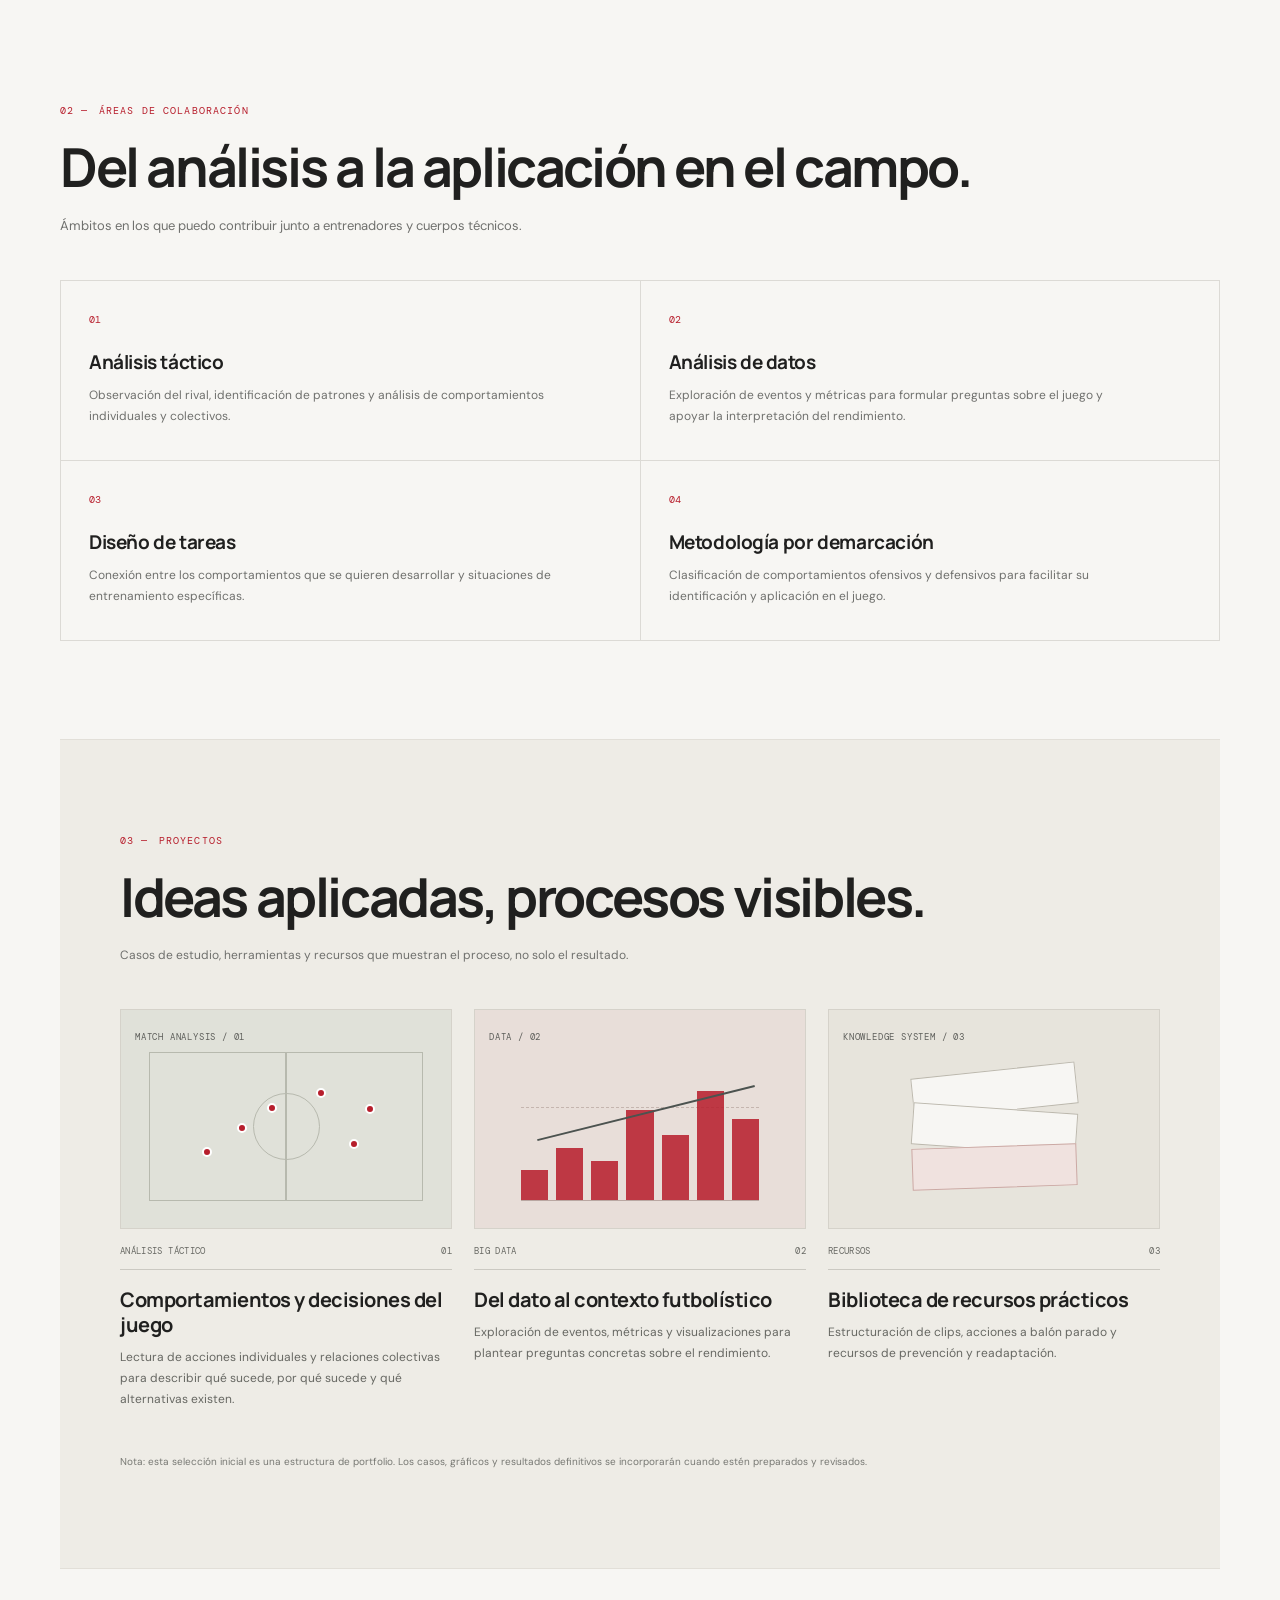
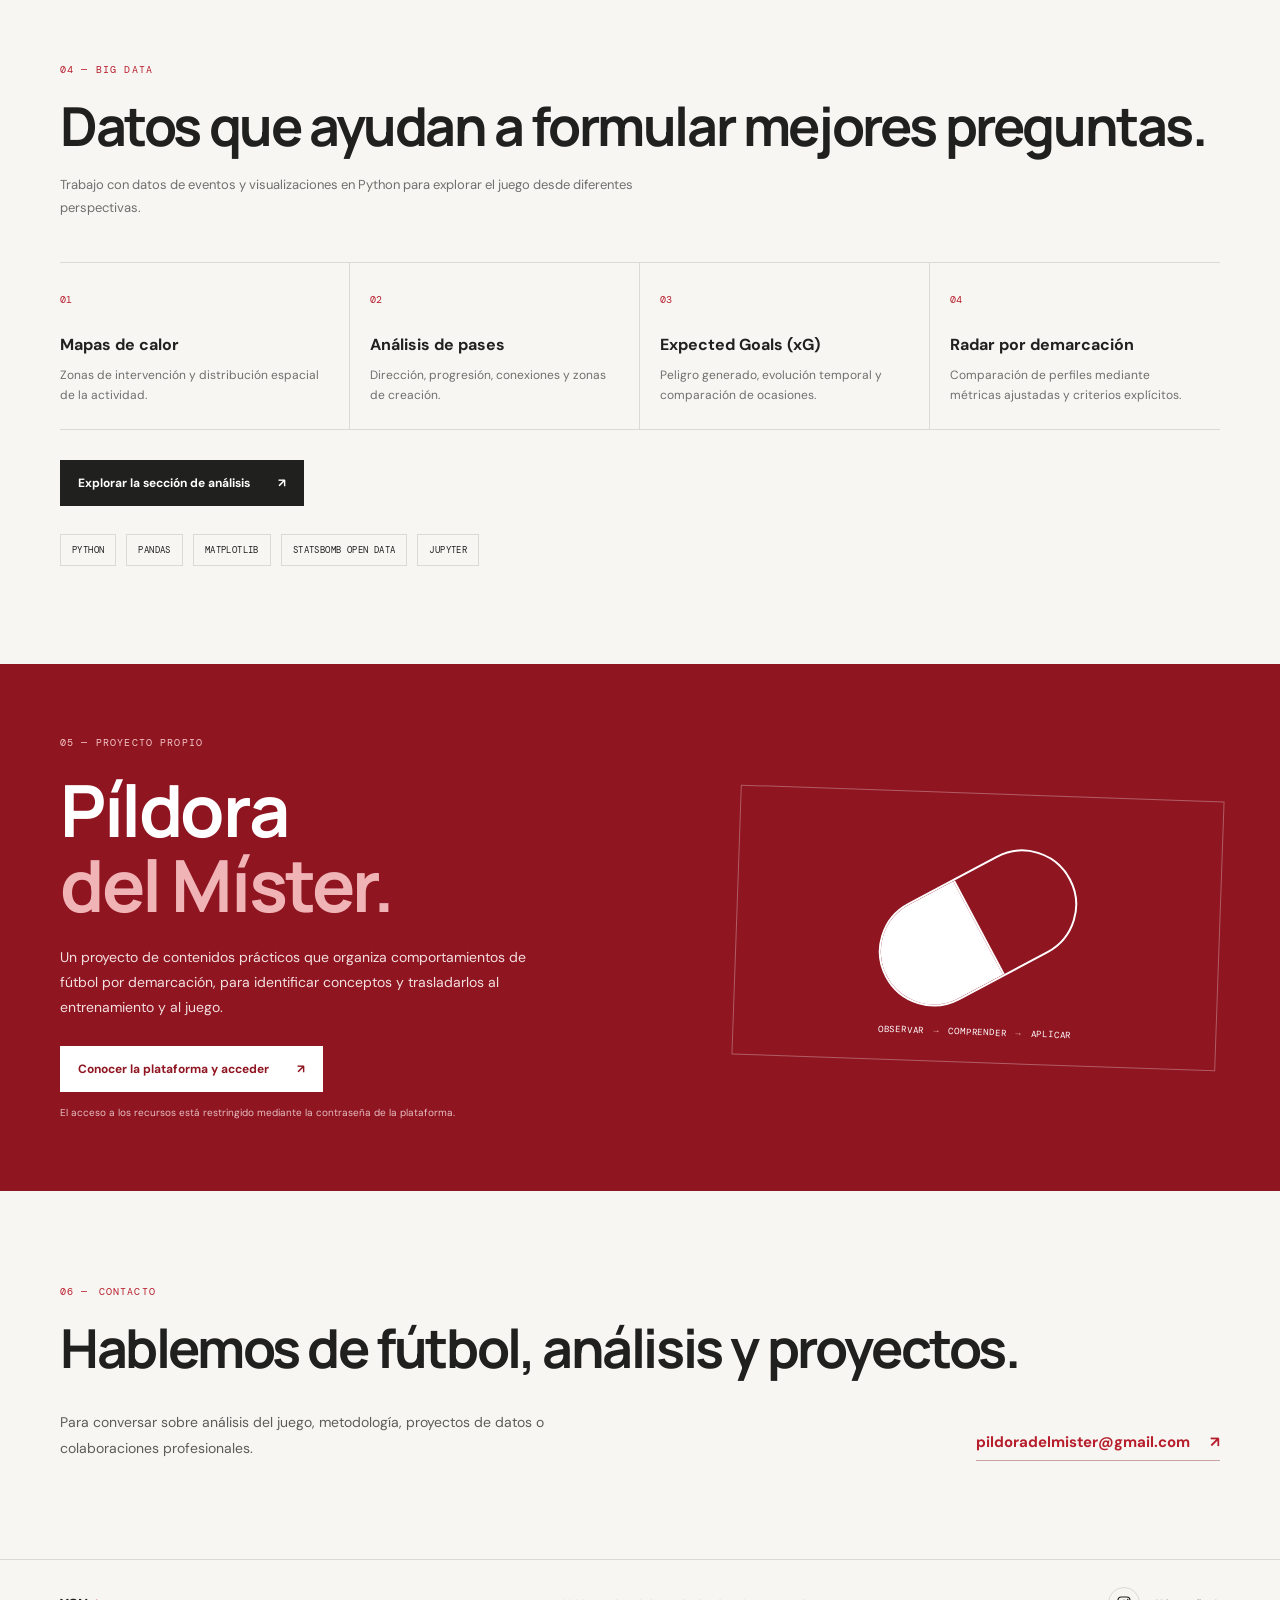
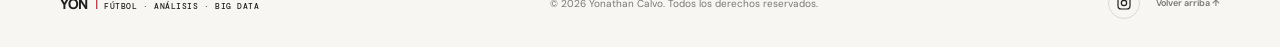
==== commit e461d057: "Remove duplicate social links from contact section" ====
--- a/index.html
+++ b/index.html
@@ -29,7 +29,7 @@
     <section class="section-shell section-block projects-section" id="proyectos"><div class="section-heading"><p class="eyebrow">03 — <span data-i18n="projectsLabel">PROYECTOS</span></p><h2 data-i18n="projectsTitle">Ideas aplicadas, procesos visibles.</h2><p class="heading-note" data-i18n="projectsNote">Casos de estudio, herramientas y recursos que muestran el proceso, no solo el resultado.</p></div><div class="project-grid"><article class="project-card project-feature"><div class="project-art art-tactics"><span class="art-kicker">MATCH ANALYSIS / 01</span><div class="tactic-lines"><i></i><i></i><i></i><b></b><b></b><b></b></div></div><div class="project-meta"><span data-i18n="tagTactical">ANÁLISIS TÁCTICO</span><span>01</span></div><h3 data-i18n="projectTacticsTitle">Comportamientos y decisiones del juego</h3><p data-i18n="projectTacticsText">Lectura de acciones individuales y relaciones colectivas para describir qué sucede, por qué sucede y qué alternativas existen.</p></article><article class="project-card"><div class="project-art art-data"><span class="art-kicker">DATA / 02</span><div class="chart-bars"><i></i><i></i><i></i><i></i><i></i><i></i><i></i></div><div class="chart-line"></div></div><div class="project-meta"><span>BIG DATA</span><span>02</span></div><h3 data-i18n="projectDataTitle">Del dato al contexto futbolístico</h3><p data-i18n="projectDataText">Exploración de eventos, métricas y visualizaciones para plantear preguntas concretas sobre el rendimiento.</p></article><article class="project-card"><div class="project-art art-library"><span class="art-kicker">KNOWLEDGE SYSTEM / 03</span><div class="library-stack"><i></i><i></i><i></i></div></div><div class="project-meta"><span data-i18n="tagResources">RECURSOS</span><span>03</span></div><h3 data-i18n="projectResourcesTitle">Biblioteca de recursos prácticos</h3><p data-i18n="projectResourcesText">Estructuración de clips, acciones a balón parado y recursos de prevención y readaptación.</p></article></div><p class="editorial-note" data-i18n="portfolioNote">Nota: esta selección inicial es una estructura de portfolio. Los casos, gráficos y resultados definitivos se incorporarán cuando estén preparados y revisados.</p></section>
     <section class="section-shell section-block data-section" id="bigdata"><div class="section-heading"><p class="eyebrow">04 — BIG DATA</p><h2 data-i18n="dataTitle">Datos que ayudan a formular mejores preguntas.</h2><p class="heading-note" data-i18n="dataLead">Trabajo con datos de eventos y visualizaciones en Python para explorar el juego desde diferentes perspectivas.</p></div><div class="data-grid"><div class="data-item"><span class="data-number">01</span><h3 data-i18n="dataOneTitle">Mapas de calor</h3><p data-i18n="dataOneText">Zonas de intervención y distribución espacial de la actividad.</p></div><div class="data-item"><span class="data-number">02</span><h3 data-i18n="dataTwoTitle">Análisis de pases</h3><p data-i18n="dataTwoText">Dirección, progresión, conexiones y zonas de creación.</p></div><div class="data-item"><span class="data-number">03</span><h3 data-i18n="dataThreeTitle">Expected Goals (xG)</h3><p data-i18n="dataThreeText">Peligro generado, evolución temporal y comparación de ocasiones.</p></div><div class="data-item"><span class="data-number">04</span><h3 data-i18n="dataFourTitle">Radar por demarcación</h3><p data-i18n="dataFourText">Comparación de perfiles mediante métricas ajustadas y criterios explícitos.</p></div></div><a class="button button-dark data-explore-link" href="big-data.html"><span data-i18n="exploreData">Explorar la sección de análisis</span><span aria-hidden="true">↗</span></a><div class="tech-row"><span>PYTHON</span><span>PANDAS</span><span>MATPLOTLIB</span><span>STATSBOMB OPEN DATA</span><span>JUPYTER</span></div></section>
     <section class="pildora-section" id="pildora"><div class="section-shell pildora-inner"><div><p class="eyebrow">05 — PROYECTO PROPIO</p><h2>Píldora<br><em>del Míster.</em></h2><p class="pildora-lead" data-i18n="pildoraLead">Un proyecto de contenidos prácticos que organiza comportamientos de fútbol por demarcación, para identificar conceptos y trasladarlos al entrenamiento y al juego.</p><a class="button button-light" href="https://recursos.pildoradelmister.workers.dev/" target="_blank" rel="noopener noreferrer"><span data-i18n="privateAccess">Conocer la plataforma y acceder</span><span aria-hidden="true">↗</span></a><p class="access-note" data-i18n="accessNote">El acceso a los recursos está restringido mediante la contraseña de la plataforma.</p></div><div class="pill-graphic"><div class="pill-capsule"><span></span><span></span></div><div class="pill-caption">OBSERVAR <span>→</span> COMPRENDER <span>→</span> APLICAR</div></div></div></section>
-    <section class="section-shell section-block contact-section" id="contacto"><div class="section-heading"><p class="eyebrow">06 — <span data-i18n="contactLabel">CONTACTO</span></p><h2 data-i18n="contactTitle">Hablemos de fútbol, análisis y proyectos.</h2></div><div class="contact-row"><p data-i18n="contactLead">Para conversar sobre análisis del juego, metodología, proyectos de datos o colaboraciones profesionales.</p><a class="contact-email" href="mailto:pildoradelmister@gmail.com">pildoradelmister@gmail.com <span>↗</span></a></div><div class="social-links"><a href="https://www.instagram.com/pildoradelmister/" target="_blank" rel="noopener noreferrer">Instagram ↗</a><a href="https://github.com/pildoradelmister" target="_blank" rel="noopener noreferrer">GitHub ↗</a></div></section>
+    <section class="section-shell section-block contact-section" id="contacto"><div class="section-heading"><p class="eyebrow">06 — <span data-i18n="contactLabel">CONTACTO</span></p><h2 data-i18n="contactTitle">Hablemos de fútbol, análisis y proyectos.</h2></div><div class="contact-row"><p data-i18n="contactLead">Para conversar sobre análisis del juego, metodología, proyectos de datos o colaboraciones profesionales.</p><a class="contact-email" href="mailto:pildoradelmister@gmail.com">pildoradelmister@gmail.com <span>↗</span></a></div></section>
   </main>
   <footer class="site-footer"><a class="footer-mark" href="#inicio" aria-label="YON, inicio"><span class="footer-brand-name">YON</span><span class="footer-brand-separator">|</span><span class="footer-brand-descriptor">FÚTBOL · ANÁLISIS · BIG DATA</span></a><p>© <span id="year"></span> Yonathan Calvo. <span data-i18n="rights">Todos los derechos reservados.</span></p><div class="footer-actions"><a class="instagram-button" href="https://www.instagram.com/pildoradelmister/" target="_blank" rel="noopener noreferrer" aria-label="Abrir Instagram de Píldora del Míster" title="Instagram"><svg viewBox="0 0 24 24" aria-hidden="true" focusable="false"><rect x="3" y="3" width="18" height="18" rx="5" fill="none" stroke="currentColor" stroke-width="1.8"/><circle cx="12" cy="12" r="4" fill="none" stroke="currentColor" stroke-width="1.8"/><circle cx="17.6" cy="6.7" r="1.1" fill="currentColor"/></svg></a><a href="#inicio" data-i18n="backTop">Volver arriba ↑</a></div></footer>
   <script src="assets/script.js"></script>
--- a/assets/styles.css
+++ b/assets/styles.css
@@ -84,3 +84,18 @@
  .instagram-button{width:30px;height:30px}
  .instagram-button svg{width:15px;height:15px}
 }
+
+/* Marca y enlaces del pie de página */
+.footer-mark{display:flex;align-items:baseline;gap:7px;white-space:nowrap;text-decoration:none}
+.footer-mark .footer-brand-name{font-family:var(--display);font-size:14px;font-weight:800;letter-spacing:-.3px;color:var(--ink)}
+.footer-brand-separator{font-family:var(--display);font-size:13px;font-weight:500;color:var(--red)}
+.footer-mark .footer-brand-descriptor{font-family:var(--mono);font-size:8px;letter-spacing:.55px;font-weight:500;color:var(--ink)}
+.footer-actions{display:flex;align-items:center;gap:16px}
+.footer-actions>a:last-child{font-size:9px;font-weight:600;color:#777873;white-space:nowrap}
+@media(max-width:760px){
+ .footer-mark{gap:5px}
+ .footer-brand-name{font-size:12px}
+ .footer-brand-descriptor{font-size:7px;letter-spacing:.2px}
+ .footer-actions{gap:8px}
+ .footer-actions>a:last-child{font-size:8px}
+}
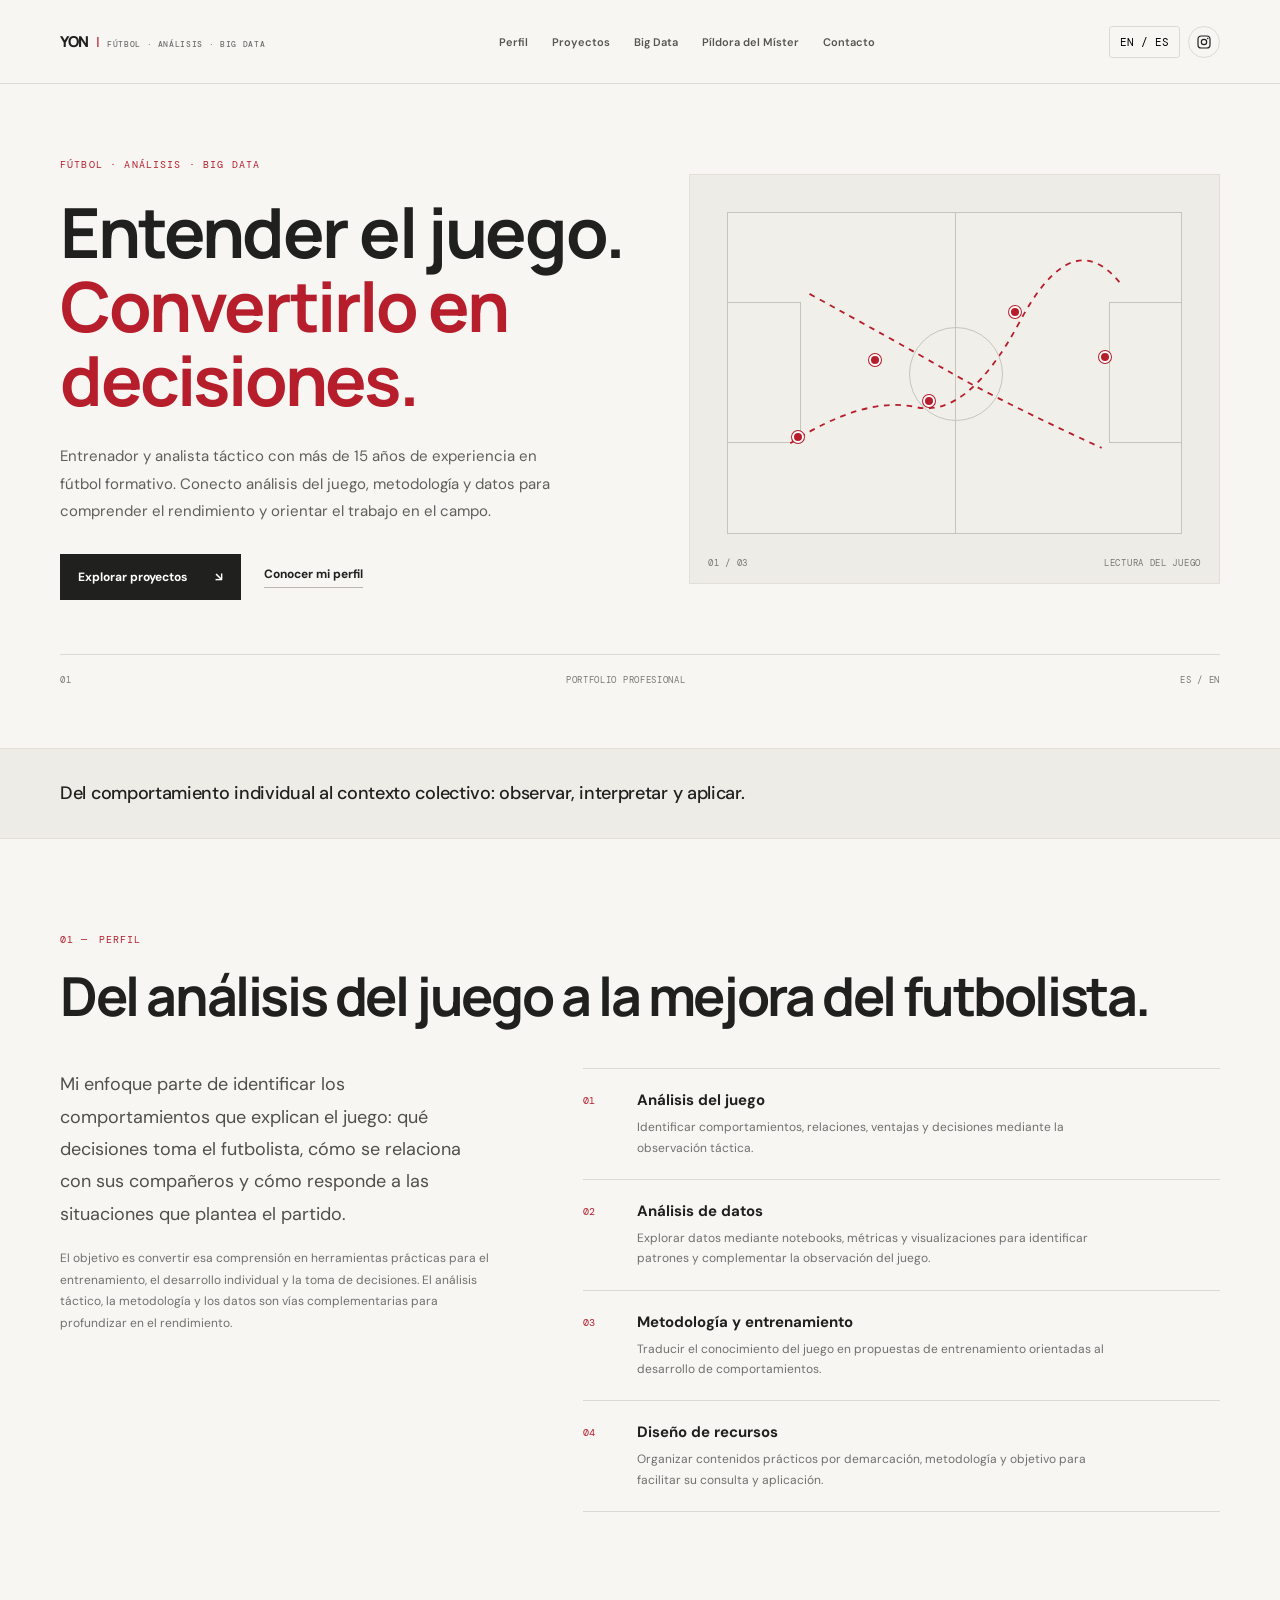
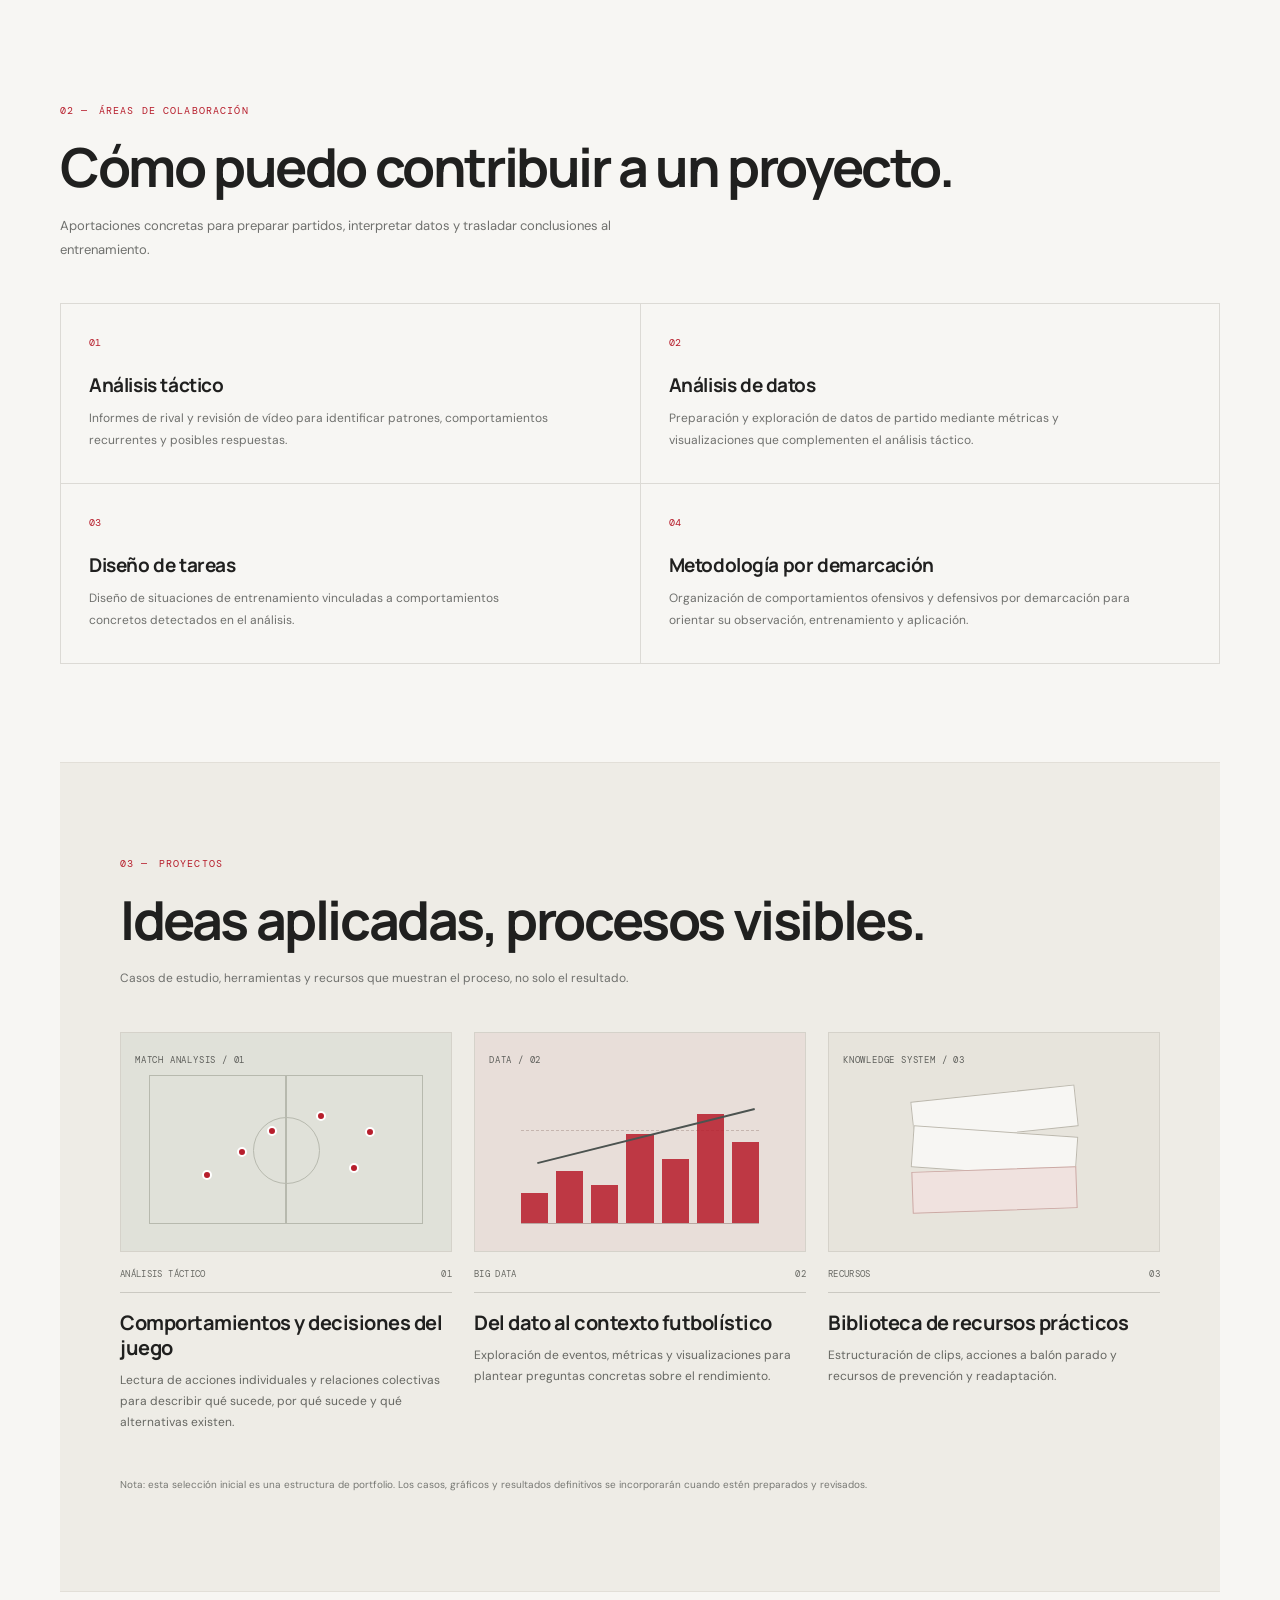
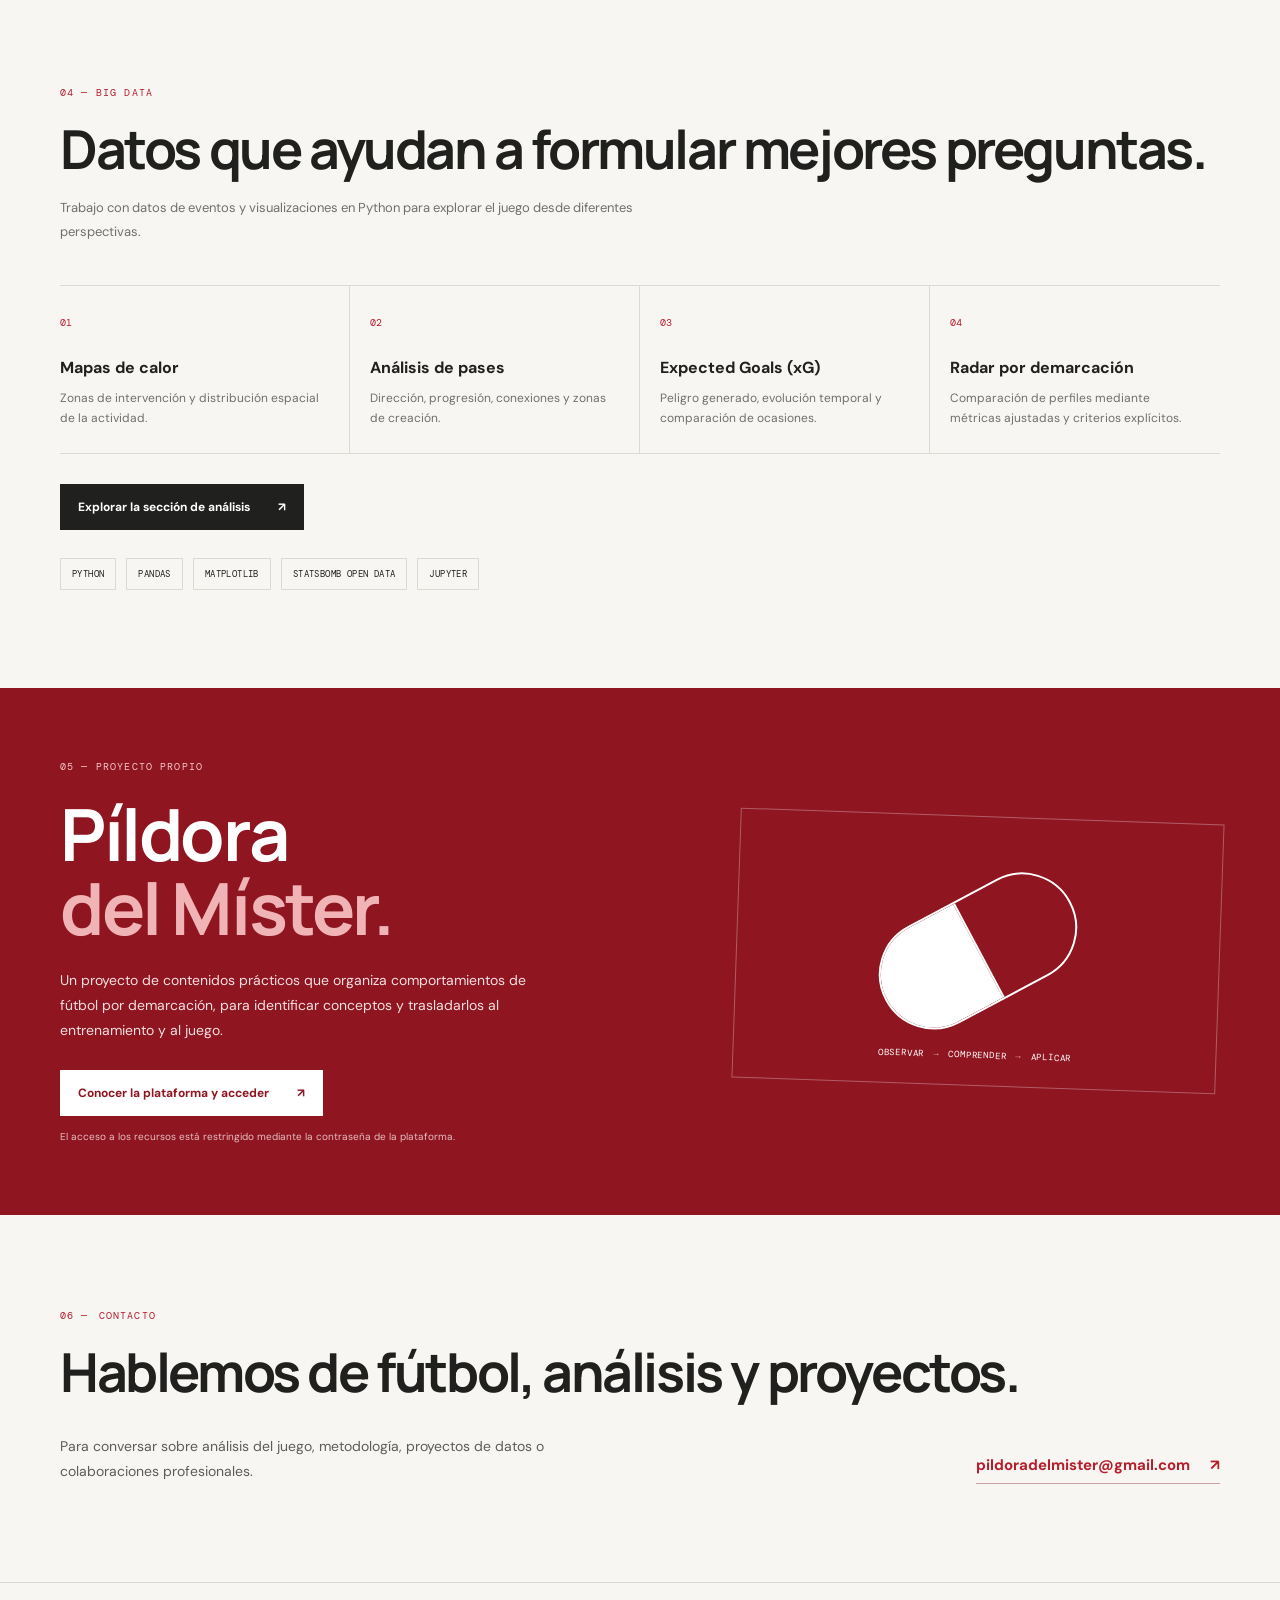
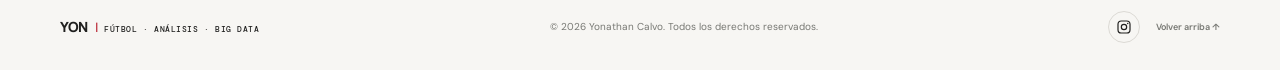
==== commit 69d96275: "Clarify collaboration section purpose" ====
--- a/index.html
+++ b/index.html
@@ -25,7 +25,7 @@
     </section>
     <section class="intro-strip"><p data-i18n="introStrip">Del comportamiento individual al contexto colectivo: observar, interpretar y aplicar.</p></section>
     <section class="section-shell section-block" id="perfil"><div class="section-heading"><p class="eyebrow">01 — <span data-i18n="profileLabel">PERFIL</span></p><h2 data-i18n="profileTitle">Del análisis del juego a la mejora del futbolista.</h2></div><div class="profile-grid"><div class="profile-summary"><p data-i18n="profileLead">Mi enfoque parte de identificar los comportamientos que explican el juego: qué decisiones toma el futbolista, cómo se relaciona con sus compañeros y cómo responde a las situaciones que plantea el partido.</p><p class="muted" data-i18n="profileDetail">El objetivo es convertir esa comprensión en herramientas prácticas para el entrenamiento, el desarrollo individual y la toma de decisiones. El análisis táctico, la metodología y los datos son vías complementarias para profundizar en el rendimiento.</p></div><div class="profile-details"><div class="detail-row"><span>01</span><div><h3 data-i18n="profileOneTitle">Análisis del juego</h3><p data-i18n="profileOneText">Identificar comportamientos, relaciones, ventajas y decisiones mediante la observación táctica.</p></div></div><div class="detail-row"><span>02</span><div><h3 data-i18n="profileTwoTitle">Análisis de datos</h3><p data-i18n="profileTwoText">Explorar datos mediante notebooks, métricas y visualizaciones para identificar patrones y complementar la observación del juego.</p></div></div><div class="detail-row"><span>03</span><div><h3 data-i18n="profileThreeTitle">Metodología y entrenamiento</h3><p data-i18n="profileThreeText">Traducir el conocimiento del juego en propuestas de entrenamiento orientadas al desarrollo de comportamientos.</p></div></div><div class="detail-row"><span>04</span><div><h3 data-i18n="profileFourTitle">Diseño de recursos</h3><p data-i18n="profileFourText">Organizar contenidos prácticos por demarcación, metodología y objetivo para facilitar su consulta y aplicación.</p></div></div></div></div></section>
-    <section class="section-shell section-block collaboration-section" id="colaboracion"><div class="section-heading"><p class="eyebrow">02 — <span data-i18n="collabLabel">ÁREAS DE COLABORACIÓN</span></p><h2 data-i18n="collabTitle">Del análisis a la aplicación en el campo.</h2><p class="heading-note" data-i18n="collabLead">Ámbitos en los que puedo contribuir junto a entrenadores y cuerpos técnicos.</p></div><div class="collab-grid"><article class="collab-card"><span>01</span><h3 data-i18n="collabOneTitle">Análisis táctico</h3><p data-i18n="collabOneText">Observación del rival, identificación de patrones y análisis de comportamientos individuales y colectivos.</p></article><article class="collab-card"><span>02</span><h3 data-i18n="collabTwoTitle">Análisis de datos</h3><p data-i18n="collabTwoText">Exploración de eventos y métricas para formular preguntas sobre el juego y apoyar la interpretación del rendimiento.</p></article><article class="collab-card"><span>03</span><h3 data-i18n="collabThreeTitle">Diseño de tareas</h3><p data-i18n="collabThreeText">Conexión entre los comportamientos que se quieren desarrollar y situaciones de entrenamiento específicas.</p></article><article class="collab-card"><span>04</span><h3 data-i18n="collabFourTitle">Metodología por demarcación</h3><p data-i18n="collabFourText">Clasificación de comportamientos ofensivos y defensivos para facilitar su identificación y aplicación en el juego.</p></article></div></section>
+    <section class="section-shell section-block collaboration-section" id="colaboracion"><div class="section-heading"><p class="eyebrow">02 — <span data-i18n="collabLabel">ÁREAS DE COLABORACIÓN</span></p><h2 data-i18n="collabTitle">Cómo puedo contribuir a un proyecto.</h2><p class="heading-note" data-i18n="collabLead">Aportaciones concretas para preparar partidos, interpretar datos y trasladar conclusiones al entrenamiento.</p></div><div class="collab-grid"><article class="collab-card"><span>01</span><h3 data-i18n="collabOneTitle">Análisis táctico</h3><p data-i18n="collabOneText">Informes de rival y revisión de vídeo para identificar patrones, comportamientos recurrentes y posibles respuestas.</p></article><article class="collab-card"><span>02</span><h3 data-i18n="collabTwoTitle">Análisis de datos</h3><p data-i18n="collabTwoText">Preparación y exploración de datos de partido mediante métricas y visualizaciones que complementen el análisis táctico.</p></article><article class="collab-card"><span>03</span><h3 data-i18n="collabThreeTitle">Diseño de tareas</h3><p data-i18n="collabThreeText">Diseño de situaciones de entrenamiento vinculadas a comportamientos concretos detectados en el análisis.</p></article><article class="collab-card"><span>04</span><h3 data-i18n="collabFourTitle">Metodología por demarcación</h3><p data-i18n="collabFourText">Organización de comportamientos ofensivos y defensivos por demarcación para orientar su observación, entrenamiento y aplicación.</p></article></div></section>
     <section class="section-shell section-block projects-section" id="proyectos"><div class="section-heading"><p class="eyebrow">03 — <span data-i18n="projectsLabel">PROYECTOS</span></p><h2 data-i18n="projectsTitle">Ideas aplicadas, procesos visibles.</h2><p class="heading-note" data-i18n="projectsNote">Casos de estudio, herramientas y recursos que muestran el proceso, no solo el resultado.</p></div><div class="project-grid"><article class="project-card project-feature"><div class="project-art art-tactics"><span class="art-kicker">MATCH ANALYSIS / 01</span><div class="tactic-lines"><i></i><i></i><i></i><b></b><b></b><b></b></div></div><div class="project-meta"><span data-i18n="tagTactical">ANÁLISIS TÁCTICO</span><span>01</span></div><h3 data-i18n="projectTacticsTitle">Comportamientos y decisiones del juego</h3><p data-i18n="projectTacticsText">Lectura de acciones individuales y relaciones colectivas para describir qué sucede, por qué sucede y qué alternativas existen.</p></article><article class="project-card"><div class="project-art art-data"><span class="art-kicker">DATA / 02</span><div class="chart-bars"><i></i><i></i><i></i><i></i><i></i><i></i><i></i></div><div class="chart-line"></div></div><div class="project-meta"><span>BIG DATA</span><span>02</span></div><h3 data-i18n="projectDataTitle">Del dato al contexto futbolístico</h3><p data-i18n="projectDataText">Exploración de eventos, métricas y visualizaciones para plantear preguntas concretas sobre el rendimiento.</p></article><article class="project-card"><div class="project-art art-library"><span class="art-kicker">KNOWLEDGE SYSTEM / 03</span><div class="library-stack"><i></i><i></i><i></i></div></div><div class="project-meta"><span data-i18n="tagResources">RECURSOS</span><span>03</span></div><h3 data-i18n="projectResourcesTitle">Biblioteca de recursos prácticos</h3><p data-i18n="projectResourcesText">Estructuración de clips, acciones a balón parado y recursos de prevención y readaptación.</p></article></div><p class="editorial-note" data-i18n="portfolioNote">Nota: esta selección inicial es una estructura de portfolio. Los casos, gráficos y resultados definitivos se incorporarán cuando estén preparados y revisados.</p></section>
     <section class="section-shell section-block data-section" id="bigdata"><div class="section-heading"><p class="eyebrow">04 — BIG DATA</p><h2 data-i18n="dataTitle">Datos que ayudan a formular mejores preguntas.</h2><p class="heading-note" data-i18n="dataLead">Trabajo con datos de eventos y visualizaciones en Python para explorar el juego desde diferentes perspectivas.</p></div><div class="data-grid"><div class="data-item"><span class="data-number">01</span><h3 data-i18n="dataOneTitle">Mapas de calor</h3><p data-i18n="dataOneText">Zonas de intervención y distribución espacial de la actividad.</p></div><div class="data-item"><span class="data-number">02</span><h3 data-i18n="dataTwoTitle">Análisis de pases</h3><p data-i18n="dataTwoText">Dirección, progresión, conexiones y zonas de creación.</p></div><div class="data-item"><span class="data-number">03</span><h3 data-i18n="dataThreeTitle">Expected Goals (xG)</h3><p data-i18n="dataThreeText">Peligro generado, evolución temporal y comparación de ocasiones.</p></div><div class="data-item"><span class="data-number">04</span><h3 data-i18n="dataFourTitle">Radar por demarcación</h3><p data-i18n="dataFourText">Comparación de perfiles mediante métricas ajustadas y criterios explícitos.</p></div></div><a class="button button-dark data-explore-link" href="big-data.html"><span data-i18n="exploreData">Explorar la sección de análisis</span><span aria-hidden="true">↗</span></a><div class="tech-row"><span>PYTHON</span><span>PANDAS</span><span>MATPLOTLIB</span><span>STATSBOMB OPEN DATA</span><span>JUPYTER</span></div></section>
     <section class="pildora-section" id="pildora"><div class="section-shell pildora-inner"><div><p class="eyebrow">05 — PROYECTO PROPIO</p><h2>Píldora<br><em>del Míster.</em></h2><p class="pildora-lead" data-i18n="pildoraLead">Un proyecto de contenidos prácticos que organiza comportamientos de fútbol por demarcación, para identificar conceptos y trasladarlos al entrenamiento y al juego.</p><a class="button button-light" href="https://recursos.pildoradelmister.workers.dev/" target="_blank" rel="noopener noreferrer"><span data-i18n="privateAccess">Conocer la plataforma y acceder</span><span aria-hidden="true">↗</span></a><p class="access-note" data-i18n="accessNote">El acceso a los recursos está restringido mediante la contraseña de la plataforma.</p></div><div class="pill-graphic"><div class="pill-capsule"><span></span><span></span></div><div class="pill-caption">OBSERVAR <span>→</span> COMPRENDER <span>→</span> APLICAR</div></div></div></section>
